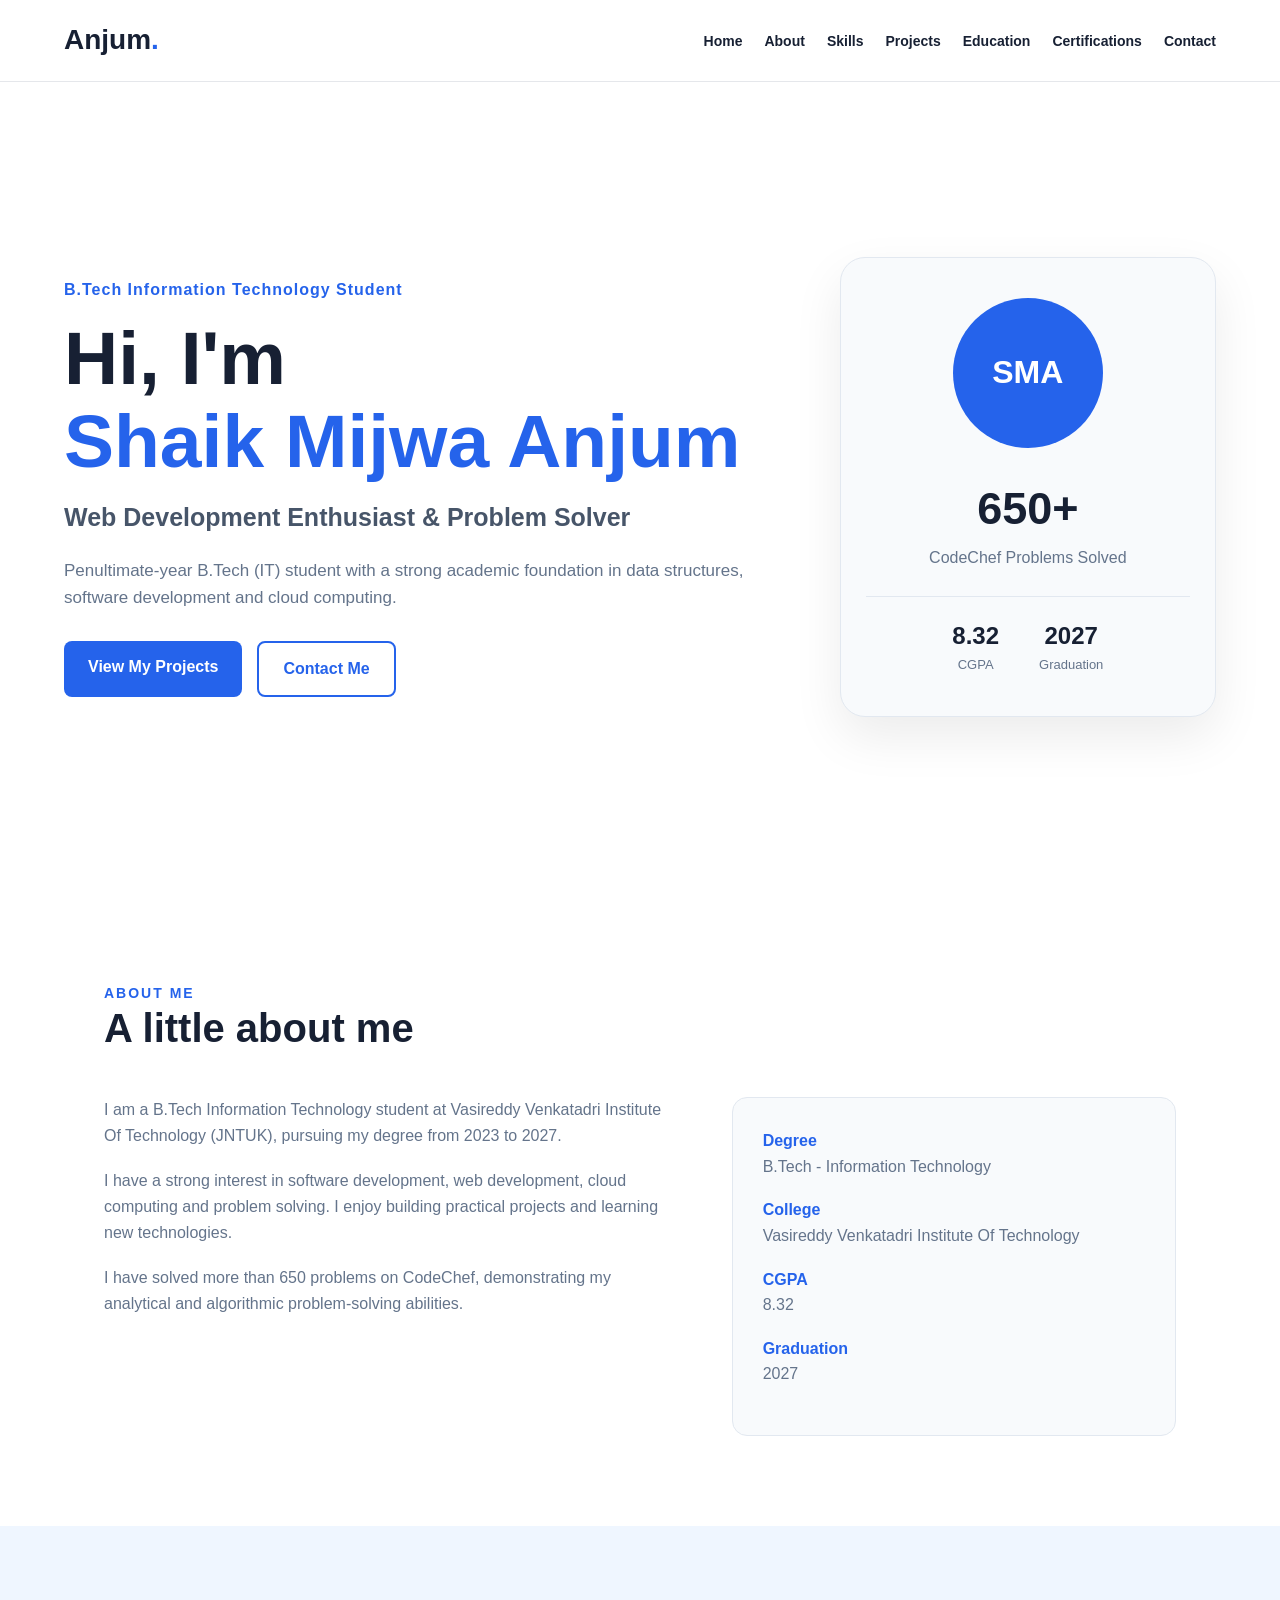
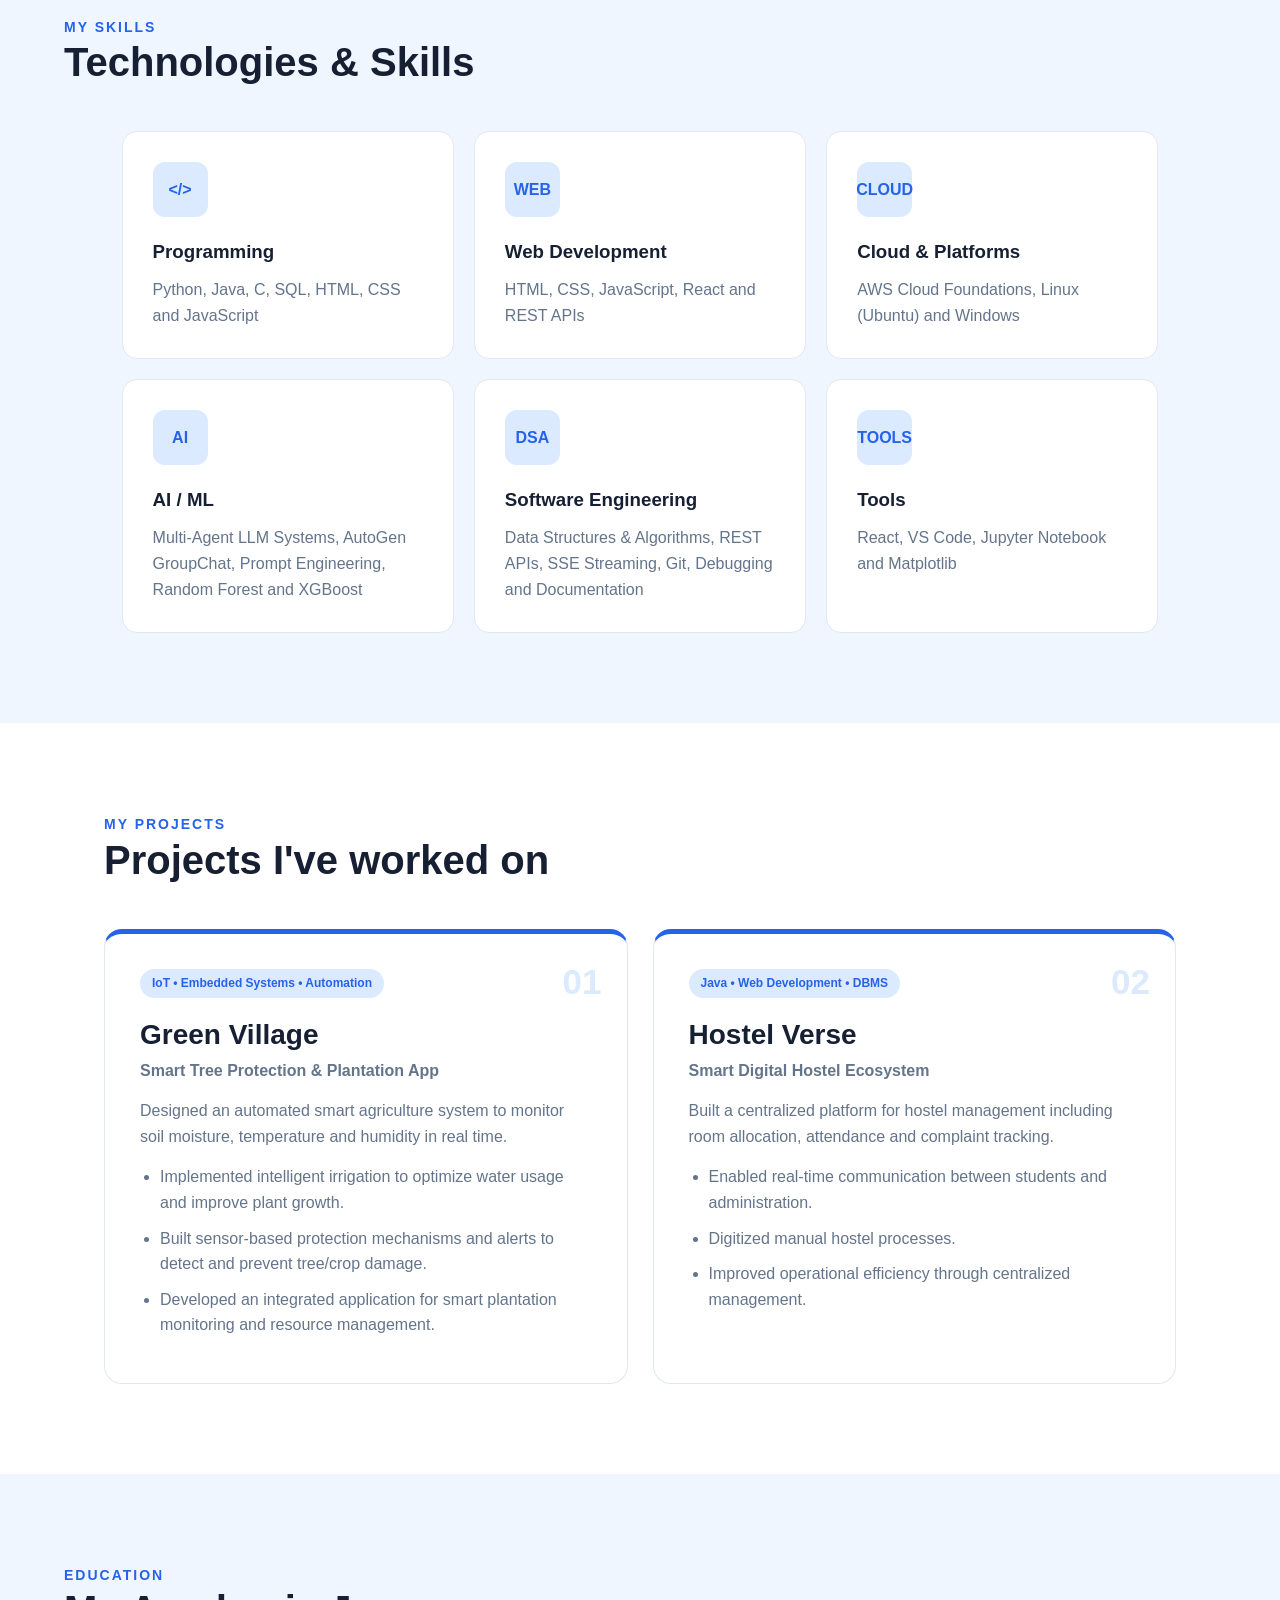
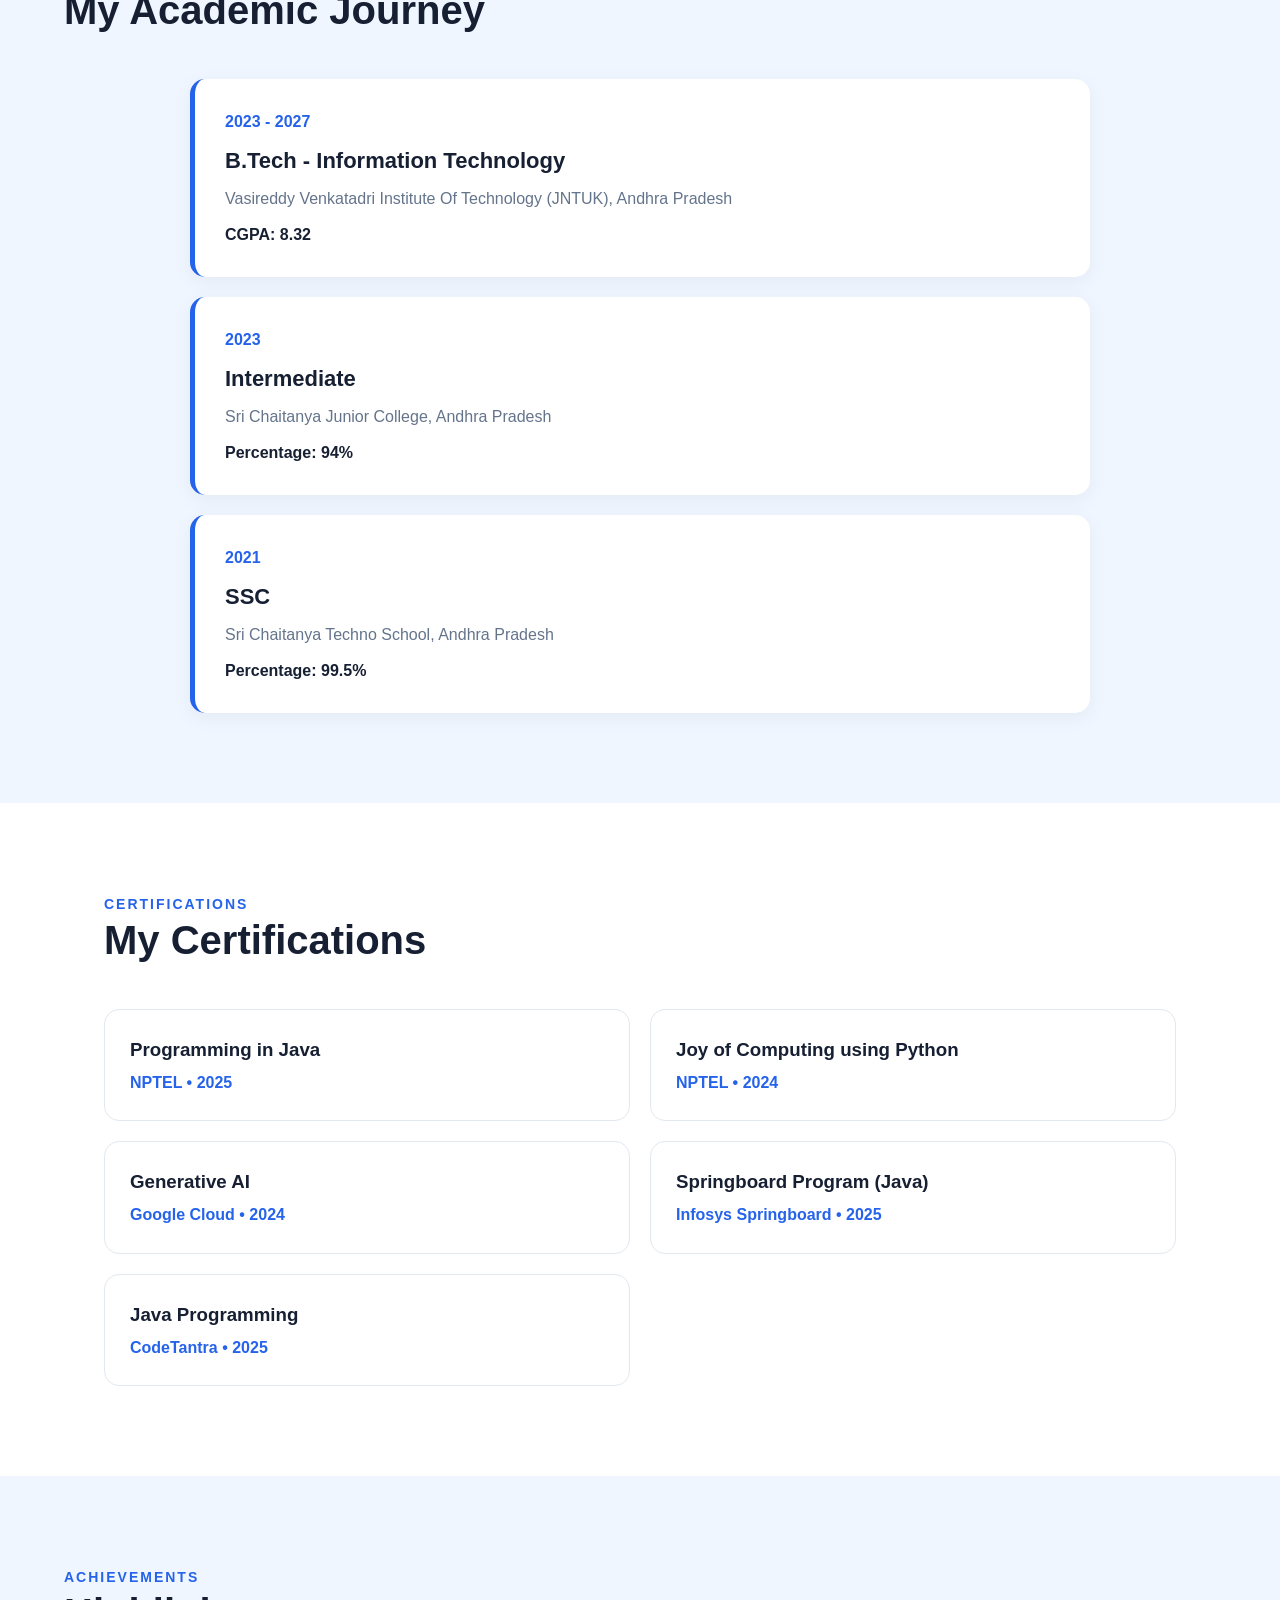
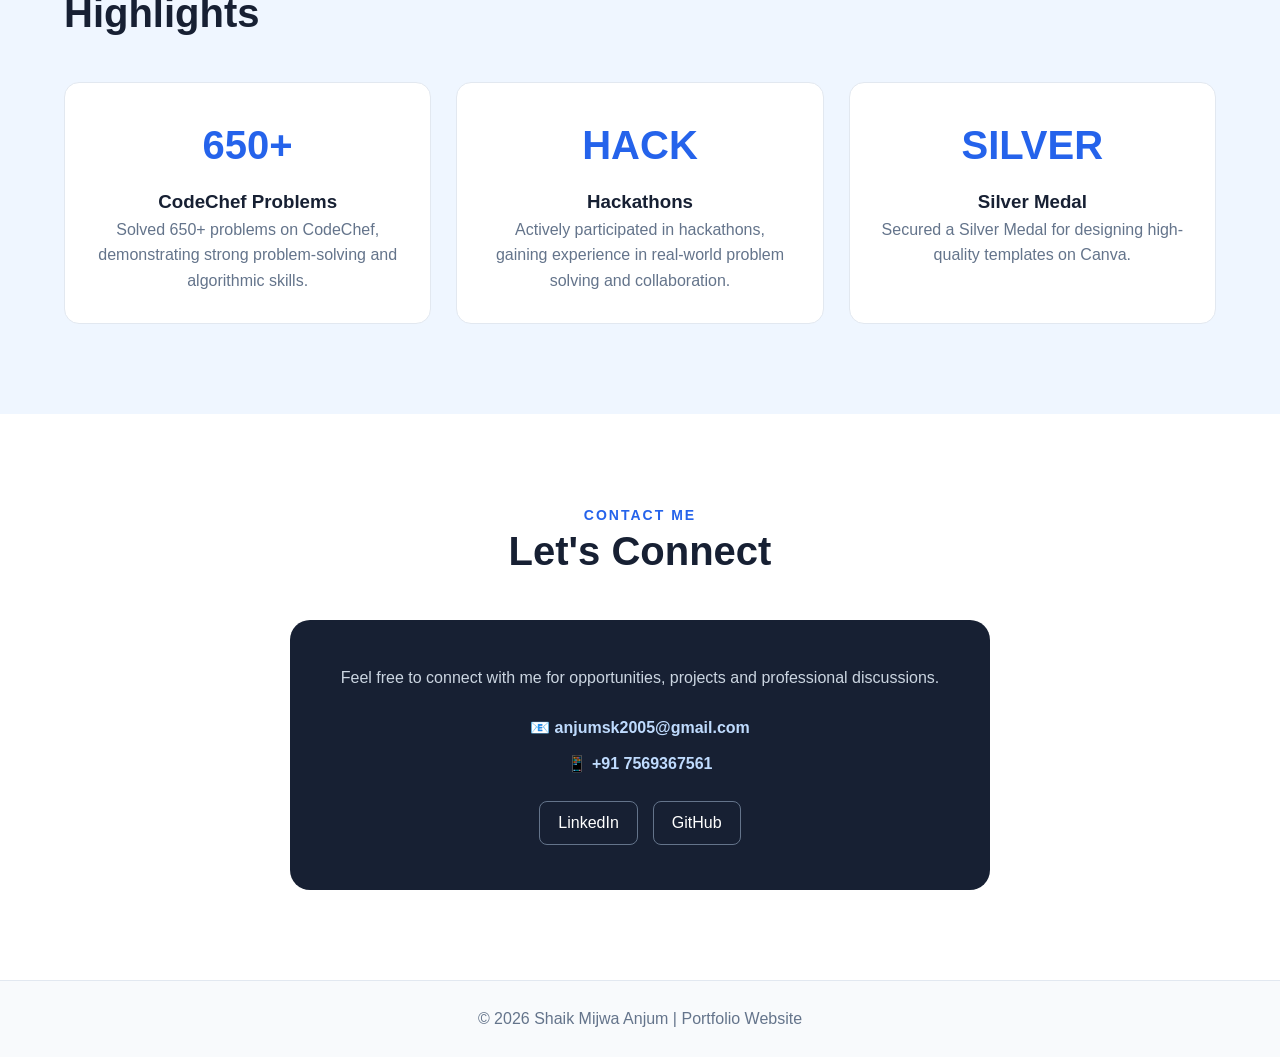
==== Task-1-Portfolio/index.html @ 92a725ad "Add Task 1 portfolio website" ====
<!DOCTYPE html>
<html lang="en">

<head>
    <meta charset="UTF-8">
    <meta name="viewport" content="width=device-width, initial-scale=1.0">

    <title>Shaik Mijwa Anjum | Portfolio</title>

    <link rel="stylesheet" href="style.css">
</head>

<body>

    <!-- NAVIGATION -->
    <header>
        <nav class="navbar">

            <div class="logo">
                Anjum<span>.</span>
            </div>

            <ul class="nav-links">
                <li><a href="#home">Home</a></li>
                <li><a href="#about">About</a></li>
                <li><a href="#skills">Skills</a></li>
                <li><a href="#projects">Projects</a></li>
                <li><a href="#education">Education</a></li>
                <li><a href="#certifications">Certifications</a></li>
                <li><a href="#contact">Contact</a></li>
            </ul>

        </nav>
    </header>


    <!-- HOME -->
    <section id="home" class="hero">

        <div class="hero-content">

            <p class="small-title">
                B.Tech Information Technology Student
            </p>

            <h1>
                Hi, I'm
                <span>Shaik Mijwa Anjum</span>
            </h1>

            <h2>
                Web Development Enthusiast & Problem Solver
            </h2>

            <p class="intro">
                Penultimate-year B.Tech (IT) student with a strong academic
                foundation in data structures, software development and
                cloud computing.
            </p>

            <div class="hero-buttons">

                <a href="#projects" class="btn primary-btn">
                    View My Projects
                </a>

                <a href="#contact" class="btn secondary-btn">
                    Contact Me
                </a>

            </div>

        </div>


        <div class="profile-card">

            <div class="profile-circle">
                SMA
            </div>

            <h3>650+</h3>

            <p>CodeChef Problems Solved</p>

            <div class="stats">

                <div>
                    <strong>8.32</strong>
                    <span>CGPA</span>
                </div>

                <div>
                    <strong>2027</strong>
                    <span>Graduation</span>
                </div>

            </div>

        </div>

    </section>


    <!-- ABOUT -->
    <section id="about" class="section">

        <div class="section-title">
            <p>ABOUT ME</p>
            <h2>A little about me</h2>
        </div>

        <div class="about-container">

            <div class="about-text">

                <p>
                    I am a B.Tech Information Technology student at
                    Vasireddy Venkatadri Institute Of Technology (JNTUK),
                    pursuing my degree from 2023 to 2027.
                </p>

                <p>
                    I have a strong interest in software development,
                    web development, cloud computing and problem solving.
                    I enjoy building practical projects and learning
                    new technologies.
                </p>

                <p>
                    I have solved more than 650 problems on CodeChef,
                    demonstrating my analytical and algorithmic
                    problem-solving abilities.
                </p>

            </div>


            <div class="about-box">

                <div>
                    <strong>Degree</strong>
                    <p>B.Tech - Information Technology</p>
                </div>

                <div>
                    <strong>College</strong>
                    <p>
                        Vasireddy Venkatadri Institute Of Technology
                    </p>
                </div>

                <div>
                    <strong>CGPA</strong>
                    <p>8.32</p>
                </div>

                <div>
                    <strong>Graduation</strong>
                    <p>2027</p>
                </div>

            </div>

        </div>

    </section>


    <!-- SKILLS -->
    <section id="skills" class="section light-section">

        <div class="section-title">

            <p>MY SKILLS</p>

            <h2>
                Technologies & Skills
            </h2>

        </div>


        <div class="skills-container">

            <div class="skill-card">

                <div class="skill-icon">
                    &lt;/&gt;
                </div>

                <h3>Programming</h3>

                <p>
                    Python, Java, C, SQL, HTML,
                    CSS and JavaScript
                </p>

            </div>


            <div class="skill-card">

                <div class="skill-icon">
                    WEB
                </div>

                <h3>Web Development</h3>

                <p>
                    HTML, CSS, JavaScript,
                    React and REST APIs
                </p>

            </div>


            <div class="skill-card">

                <div class="skill-icon">
                    CLOUD
                </div>

                <h3>Cloud & Platforms</h3>

                <p>
                    AWS Cloud Foundations,
                    Linux (Ubuntu) and Windows
                </p>

            </div>


            <div class="skill-card">

                <div class="skill-icon">
                    AI
                </div>

                <h3>AI / ML</h3>

                <p>
                    Multi-Agent LLM Systems,
                    AutoGen GroupChat,
                    Prompt Engineering,
                    Random Forest and XGBoost
                </p>

            </div>


            <div class="skill-card">

                <div class="skill-icon">
                    DSA
                </div>

                <h3>Software Engineering</h3>

                <p>
                    Data Structures & Algorithms,
                    REST APIs, SSE Streaming,
                    Git, Debugging and Documentation
                </p>

            </div>


            <div class="skill-card">

                <div class="skill-icon">
                    TOOLS
                </div>

                <h3>Tools</h3>

                <p>
                    React, VS Code,
                    Jupyter Notebook and Matplotlib
                </p>

            </div>

        </div>

    </section>


    <!-- PROJECTS -->
    <section id="projects" class="section">

        <div class="section-title">

            <p>MY PROJECTS</p>

            <h2>
                Projects I've worked on
            </h2>

        </div>


        <div class="projects-container">


            <!-- PROJECT 1 -->

            <div class="project-card">

                <div class="project-number">
                    01
                </div>

                <span class="project-tag">
                    IoT • Embedded Systems • Automation
                </span>

                <h3>
                    Green Village
                </h3>

                <h4>
                    Smart Tree Protection & Plantation App
                </h4>

                <p>
                    Designed an automated smart agriculture system
                    to monitor soil moisture, temperature and humidity
                    in real time.
                </p>

                <ul>

                    <li>
                        Implemented intelligent irrigation to optimize
                        water usage and improve plant growth.
                    </li>

                    <li>
                        Built sensor-based protection mechanisms and
                        alerts to detect and prevent tree/crop damage.
                    </li>

                    <li>
                        Developed an integrated application for smart
                        plantation monitoring and resource management.
                    </li>

                </ul>

            </div>


            <!-- PROJECT 2 -->

            <div class="project-card">

                <div class="project-number">
                    02
                </div>

                <span class="project-tag">
                    Java • Web Development • DBMS
                </span>

                <h3>
                    Hostel Verse
                </h3>

                <h4>
                    Smart Digital Hostel Ecosystem
                </h4>

                <p>
                    Built a centralized platform for hostel management
                    including room allocation, attendance and complaint
                    tracking.
                </p>

                <ul>

                    <li>
                        Enabled real-time communication between students
                        and administration.
                    </li>

                    <li>
                        Digitized manual hostel processes.
                    </li>

                    <li>
                        Improved operational efficiency through
                        centralized management.
                    </li>

                </ul>

            </div>

        </div>

    </section>


    <!-- EDUCATION -->
    <section id="education" class="section light-section">

        <div class="section-title">

            <p>EDUCATION</p>

            <h2>
                My Academic Journey
            </h2>

        </div>


        <div class="education-container">

            <div class="education-card">

                <span>2023 - 2027</span>

                <h3>
                    B.Tech - Information Technology
                </h3>

                <p>
                    Vasireddy Venkatadri Institute Of Technology
                    (JNTUK), Andhra Pradesh
                </p>

                <strong>
                    CGPA: 8.32
                </strong>

            </div>


            <div class="education-card">

                <span>2023</span>

                <h3>
                    Intermediate
                </h3>

                <p>
                    Sri Chaitanya Junior College,
                    Andhra Pradesh
                </p>

                <strong>
                    Percentage: 94%
                </strong>

            </div>


            <div class="education-card">

                <span>2021</span>

                <h3>
                    SSC
                </h3>

                <p>
                    Sri Chaitanya Techno School,
                    Andhra Pradesh
                </p>

                <strong>
                    Percentage: 99.5%
                </strong>

            </div>

        </div>

    </section>


    <!-- CERTIFICATIONS -->
    <section id="certifications" class="section">

        <div class="section-title">

            <p>CERTIFICATIONS</p>

            <h2>
                My Certifications
            </h2>

        </div>


        <div class="certifications-container">

            <div class="certificate-card">
                <h3>Programming in Java</h3>
                <p>NPTEL • 2025</p>
            </div>

            <div class="certificate-card">
                <h3>Joy of Computing using Python</h3>
                <p>NPTEL • 2024</p>
            </div>

            <div class="certificate-card">
                <h3>Generative AI</h3>
                <p>Google Cloud • 2024</p>
            </div>

            <div class="certificate-card">
                <h3>Springboard Program (Java)</h3>
                <p>Infosys Springboard • 2025</p>
            </div>

            <div class="certificate-card">
                <h3>Java Programming</h3>
                <p>CodeTantra • 2025</p>
            </div>

        </div>

    </section>


    <!-- ACHIEVEMENTS -->
    <section class="section light-section">

        <div class="section-title">

            <p>ACHIEVEMENTS</p>

            <h2>
                Highlights
            </h2>

        </div>


        <div class="achievement-container">

            <div class="achievement-card">

                <div class="achievement-number">
                    650+
                </div>

                <h3>
                    CodeChef Problems
                </h3>

                <p>
                    Solved 650+ problems on CodeChef,
                    demonstrating strong problem-solving
                    and algorithmic skills.
                </p>

            </div>


            <div class="achievement-card">

                <div class="achievement-number">
                    HACK
                </div>

                <h3>
                    Hackathons
                </h3>

                <p>
                    Actively participated in hackathons,
                    gaining experience in real-world
                    problem solving and collaboration.
                </p>

            </div>


            <div class="achievement-card">

                <div class="achievement-number">
                    SILVER
                </div>

                <h3>
                    Silver Medal
                </h3>

                <p>
                    Secured a Silver Medal for designing
                    high-quality templates on Canva.
                </p>

            </div>

        </div>

    </section>


    <!-- CONTACT -->
    <section id="contact" class="section contact-section">

        <div class="section-title">

            <p>CONTACT ME</p>

            <h2>
                Let's Connect
            </h2>

        </div>


        <div class="contact-container">

            <p>
                Feel free to connect with me for opportunities,
                projects and professional discussions.
            </p>


            <div class="contact-details">

                <a href="mailto:anjumsk2005@gmail.com">
                    📧 anjumsk2005@gmail.com
                </a>

                <a href="tel:+917569367561">
                    📱 +91 7569367561
                </a>

            </div>


            <div class="social-links">

                <!-- ADD YOUR LINKEDIN URL HERE -->

                <a href="#" target="_blank">
                    LinkedIn
                </a>


                <!-- ADD YOUR GITHUB URL HERE -->

                <a href="#" target="_blank">
                    GitHub
                </a>

            </div>

        </div>

    </section>


    <!-- FOOTER -->
    <footer>

        <p>
            © 2026 Shaik Mijwa Anjum | Portfolio Website
        </p>

    </footer>

</body>

</html>
---- Task-1-Portfolio/style.css ----
/* =========================
   GENERAL
========================= */

* {
    margin: 0;
    padding: 0;
    box-sizing: border-box;
}

html {
    scroll-behavior: smooth;
}

body {
    font-family: Arial, Helvetica, sans-serif;
    color: #172033;
    background: #ffffff;
    line-height: 1.6;
}

a {
    text-decoration: none;
    color: inherit;
}

ul {
    padding-left: 20px;
}


/* =========================
   NAVIGATION
========================= */

header {
    position: sticky;
    top: 0;
    z-index: 1000;

    background: rgba(255, 255, 255, 0.96);

    border-bottom: 1px solid #e5e7eb;
}

.navbar {
    width: 90%;
    max-width: 1200px;

    margin: auto;

    display: flex;
    justify-content: space-between;
    align-items: center;

    padding: 18px 0;
}

.logo {
    font-size: 28px;
    font-weight: 800;
}

.logo span {
    color: #2563eb;
}

.nav-links {
    display: flex;
    list-style: none;
    gap: 22px;
}

.nav-links a {
    font-size: 14px;
    font-weight: 600;

    transition: 0.3s;
}

.nav-links a:hover {
    color: #2563eb;
}


/* =========================
   HERO
========================= */

.hero {
    min-height: 90vh;

    width: 90%;
    max-width: 1200px;

    margin: auto;

    display: grid;

    grid-template-columns: 1.5fr 0.8fr;

    align-items: center;

    gap: 70px;
}

.hero-content {
    padding: 40px 0;
}

.small-title {
    color: #2563eb;

    font-weight: bold;

    letter-spacing: 1px;

    margin-bottom: 15px;
}

.hero h1 {
    font-size: clamp(42px, 6vw, 75px);

    line-height: 1.1;

    margin-bottom: 15px;
}

.hero h1 span {
    color: #2563eb;

    display: block;
}

.hero h2 {
    font-size: 25px;

    color: #475569;

    margin-bottom: 20px;
}

.intro {
    max-width: 700px;

    color: #64748b;

    font-size: 17px;
}

.hero-buttons {
    display: flex;

    gap: 15px;

    margin-top: 30px;
}

.btn {
    padding: 13px 24px;

    border-radius: 8px;

    font-weight: bold;

    transition: 0.3s;
}

.primary-btn {
    background: #2563eb;

    color: white;
}

.primary-btn:hover {
    background: #1d4ed8;

    transform: translateY(-2px);
}

.secondary-btn {
    border: 2px solid #2563eb;

    color: #2563eb;
}

.secondary-btn:hover {
    background: #2563eb;

    color: white;
}


/* =========================
   PROFILE CARD
========================= */

.profile-card {
    background: #f8fafc;

    border: 1px solid #e2e8f0;

    padding: 40px 25px;

    border-radius: 25px;

    text-align: center;

    box-shadow:
        0 20px 50px rgba(0, 0, 0, 0.08);
}

.profile-circle {
    width: 150px;
    height: 150px;

    margin: auto;
    margin-bottom: 25px;

    border-radius: 50%;

    background: #2563eb;

    color: white;

    display: flex;

    align-items: center;
    justify-content: center;

    font-size: 32px;

    font-weight: bold;
}

.profile-card h3 {
    font-size: 45px;
}

.profile-card p {
    color: #64748b;
}

.stats {
    display: flex;

    justify-content: center;

    gap: 40px;

    margin-top: 25px;

    padding-top: 20px;

    border-top: 1px solid #e2e8f0;
}

.stats div {
    display: flex;

    flex-direction: column;
}

.stats strong {
    font-size: 24px;
}

.stats span {
    font-size: 13px;

    color: #64748b;
}


/* =========================
   SECTIONS
========================= */

.section {
    padding: 90px 5%;

    max-width: 1200px;

    margin: auto;
}

.light-section {
    max-width: none;

    background: #eff6ff;
}

.section-title {
    margin-bottom: 45px;
}

.section-title p {
    color: #2563eb;

    font-size: 14px;

    font-weight: bold;

    letter-spacing: 2px;
}

.section-title h2 {
    font-size: 40px;

    line-height: 1.2;
}


/* =========================
   ABOUT
========================= */

.about-container {
    display: grid;

    grid-template-columns: 1.3fr 1fr;

    gap: 50px;
}

.about-text p {
    color: #64748b;

    margin-bottom: 20px;
}

.about-box {
    background: #f8fafc;

    border: 1px solid #e2e8f0;

    padding: 30px;

    border-radius: 15px;
}

.about-box div {
    margin-bottom: 18px;
}

.about-box strong {
    color: #2563eb;
}

.about-box p {
    color: #64748b;
}


/* =========================
   SKILLS
========================= */

.skills-container {
    width: 90%;

    max-width: 1100px;

    margin: auto;

    display: grid;

    grid-template-columns:
        repeat(3, 1fr);

    gap: 20px;
}

.skill-card {
    background: white;

    padding: 30px;

    border-radius: 15px;

    border: 1px solid #e2e8f0;

    transition: 0.3s;
}

.skill-card:hover {
    transform: translateY(-5px);

    box-shadow:
        0 15px 35px rgba(0, 0, 0, 0.08);
}

.skill-icon {
    width: 55px;
    height: 55px;

    display: flex;

    justify-content: center;
    align-items: center;

    background: #dbeafe;

    color: #2563eb;

    border-radius: 12px;

    font-weight: bold;

    margin-bottom: 20px;
}

.skill-card h3 {
    margin-bottom: 10px;
}

.skill-card p {
    color: #64748b;
}


/* =========================
   PROJECTS
========================= */

.projects-container {
    display: grid;

    grid-template-columns:
        repeat(2, 1fr);

    gap: 25px;
}

.project-card {
    position: relative;

    padding: 35px;

    background: white;

    border-radius: 18px;

    border: 1px solid #e2e8f0;

    border-top: 5px solid #2563eb;

    transition: 0.3s;
}

.project-card:hover {
    transform: translateY(-5px);

    box-shadow:
        0 20px 40px rgba(0, 0, 0, 0.08);
}

.project-number {
    position: absolute;

    top: 20px;
    right: 25px;

    font-size: 35px;

    font-weight: bold;

    color: #dbeafe;
}

.project-tag {
    display: inline-block;

    background: #dbeafe;

    color: #2563eb;

    padding: 5px 12px;

    border-radius: 20px;

    font-size: 12px;

    font-weight: bold;

    margin-bottom: 15px;
}

.project-card h3 {
    font-size: 28px;
}

.project-card h4 {
    color: #64748b;

    margin-bottom: 15px;
}

.project-card p {
    color: #64748b;

    margin-bottom: 15px;
}

.project-card li {
    color: #64748b;

    margin-bottom: 10px;
}


/* =========================
   EDUCATION
========================= */

.education-container {
    max-width: 900px;

    margin: auto;

    display: grid;

    gap: 20px;
}

.education-card {
    background: white;

    padding: 30px;

    border-radius: 15px;

    border-left: 5px solid #2563eb;

    box-shadow:
        0 5px 20px rgba(0, 0, 0, 0.05);
}

.education-card span {
    color: #2563eb;

    font-weight: bold;
}

.education-card h3 {
    margin: 8px 0;

    font-size: 22px;
}

.education-card p {
    color: #64748b;
}

.education-card strong {
    display: block;

    margin-top: 10px;
}


/* =========================
   CERTIFICATIONS
========================= */

.certifications-container {
    display: grid;

    grid-template-columns:
        repeat(2, 1fr);

    gap: 20px;
}

.certificate-card {
    padding: 25px;

    border: 1px solid #e2e8f0;

    border-radius: 15px;

    background: white;
}

.certificate-card h3 {
    margin-bottom: 5px;
}

.certificate-card p {
    color: #2563eb;

    font-weight: bold;
}


/* =========================
   ACHIEVEMENTS
========================= */

.achievement-container {
    display: grid;

    grid-template-columns:
        repeat(3, 1fr);

    gap: 25px;
}

.achievement-card {
    padding: 30px;

    background: white;

    border-radius: 15px;

    text-align: center;

    border: 1px solid #e2e8f0;
}

.achievement-number {
    font-size: 40px;

    font-weight: bold;

    color: #2563eb;

    margin-bottom: 10px;
}

.achievement-card p {
    color: #64748b;
}


/* =========================
   CONTACT
========================= */

.contact-section {
    text-align: center;
}

.contact-container {
    max-width: 700px;

    margin: auto;

    padding: 45px;

    border-radius: 20px;

    background: #172033;

    color: white;
}

.contact-container > p {
    color: #cbd5e1;

    margin-bottom: 25px;
}

.contact-details {
    display: flex;

    flex-direction: column;

    gap: 10px;
}

.contact-details a {
    color: #bfdbfe;

    font-weight: bold;
}

.social-links {
    margin-top: 25px;

    display: flex;

    justify-content: center;

    gap: 15px;
}

.social-links a {
    border: 1px solid #64748b;

    padding: 8px 18px;

    border-radius: 8px;

    transition: 0.3s;
}

.social-links a:hover {
    background: #2563eb;

    border-color: #2563eb;
}


/* =========================
   FOOTER
========================= */

footer {
    padding: 25px;

    text-align: center;

    background: #f8fafc;

    color: #64748b;

    border-top: 1px solid #e2e8f0;
}


/* =========================
   RESPONSIVE DESIGN
========================= */

@media (max-width: 900px) {

    .navbar {
        flex-direction: column;

        gap: 15px;
    }

    .nav-links {
        justify-content: center;

        flex-wrap: wrap;
    }

    .hero {
        grid-template-columns: 1fr;

        text-align: center;

        padding: 70px 0;
    }

    .hero-buttons {
        justify-content: center;
    }

    .about-container {
        grid-template-columns: 1fr;
    }

    .skills-container {
        grid-template-columns:
            repeat(2, 1fr);
    }

    .achievement-container {
        grid-template-columns: 1fr;
    }
}


@media (max-width: 650px) {

    .nav-links {
        gap: 10px;
    }

    .nav-links a {
        font-size: 12px;
    }

    .hero h1 {
        font-size: 42px;
    }

    .hero h2 {
        font-size: 20px;
    }

    .hero-buttons {
        flex-direction: column;
    }

    .skills-container {
        grid-template-columns: 1fr;
    }

    .projects-container {
        grid-template-columns: 1fr;
    }

    .certifications-container {
        grid-template-columns: 1fr;
    }

    .section-title h2 {
        font-size: 32px;
    }

    .contact-container {
        padding: 30px 20px;
    }

}
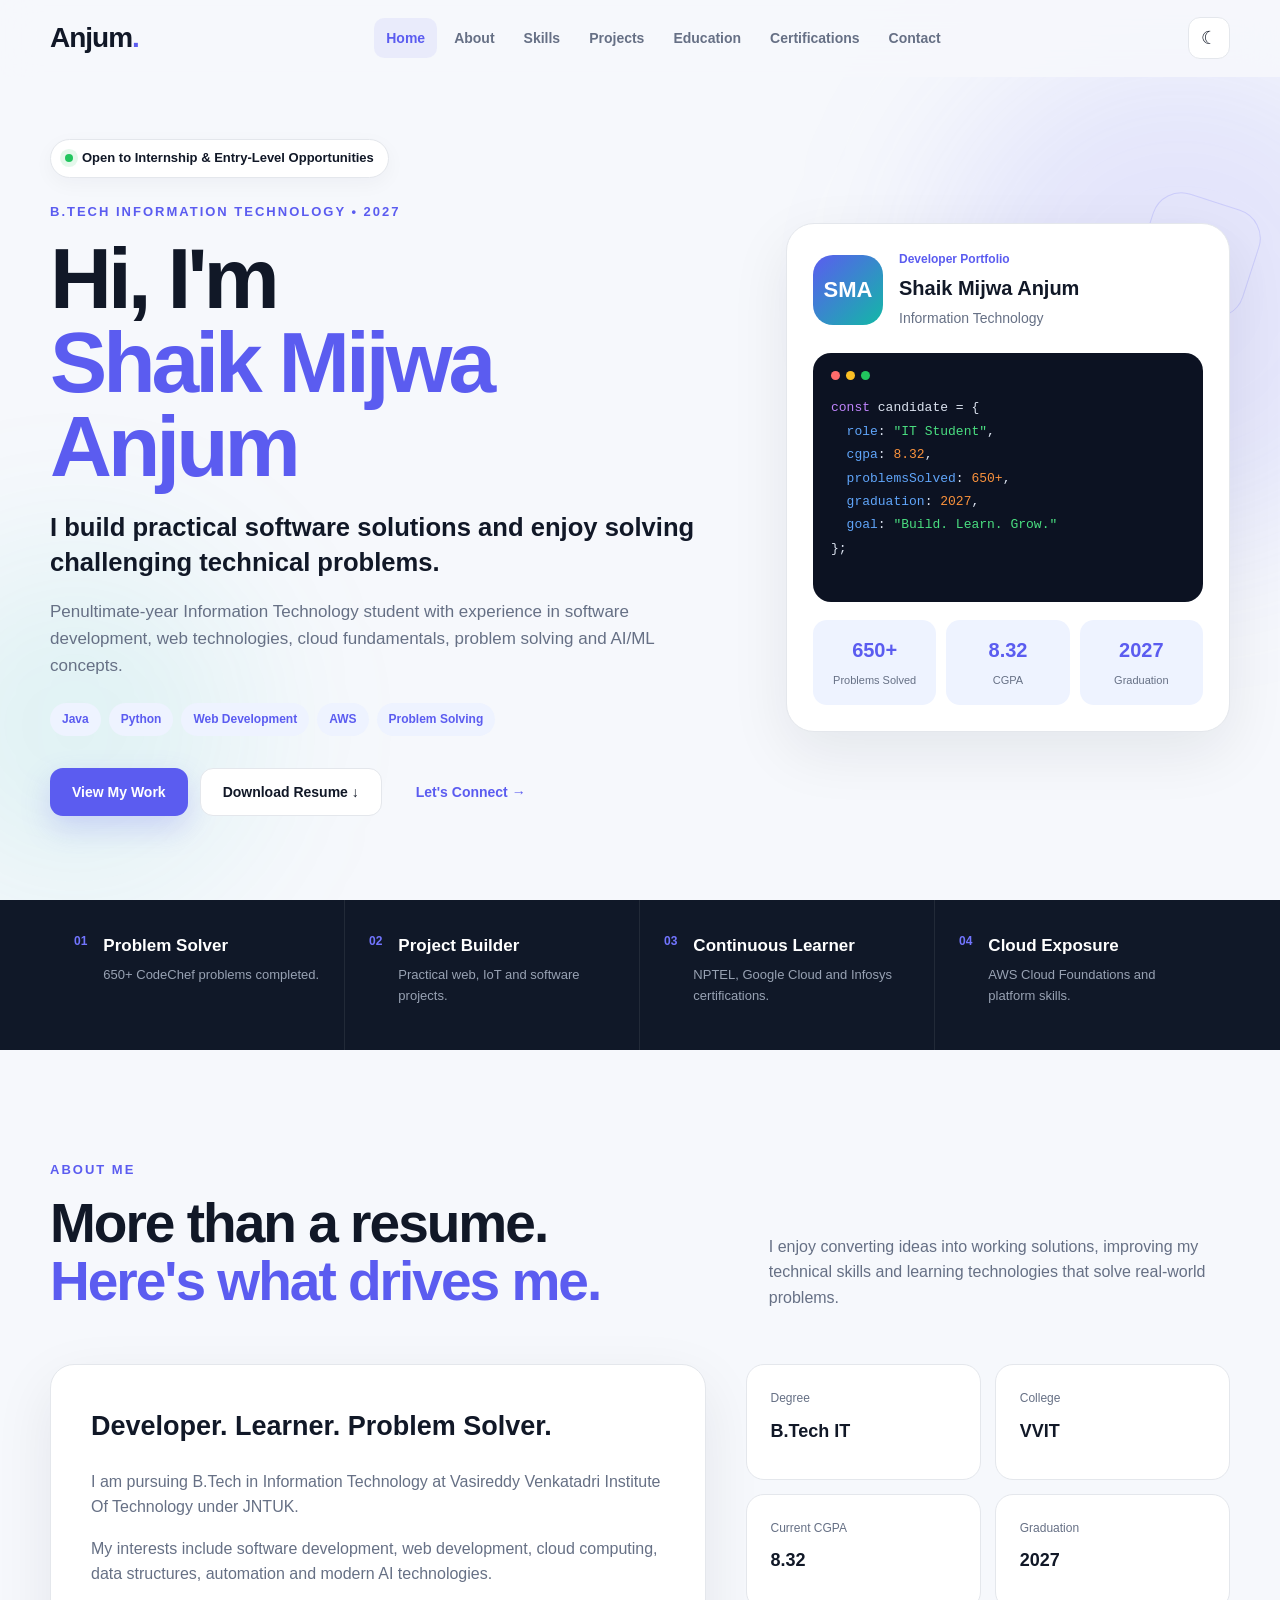
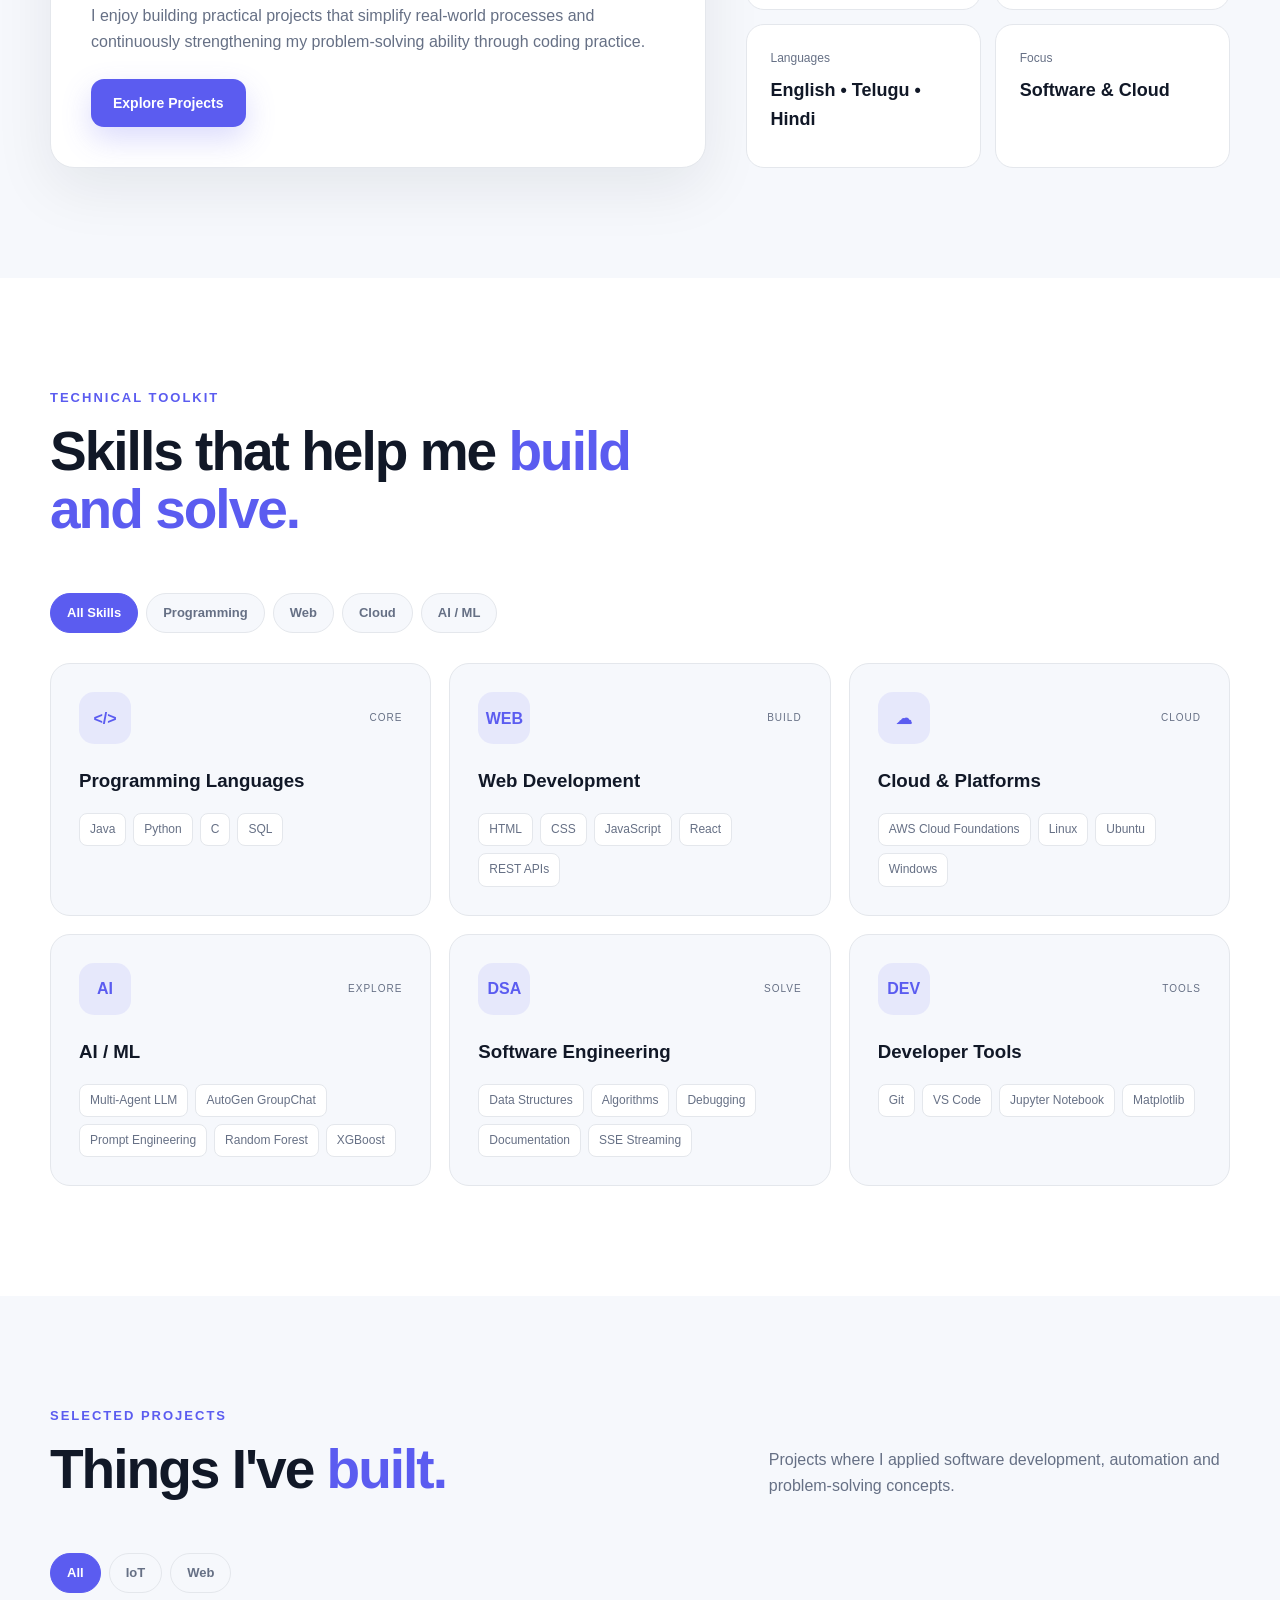
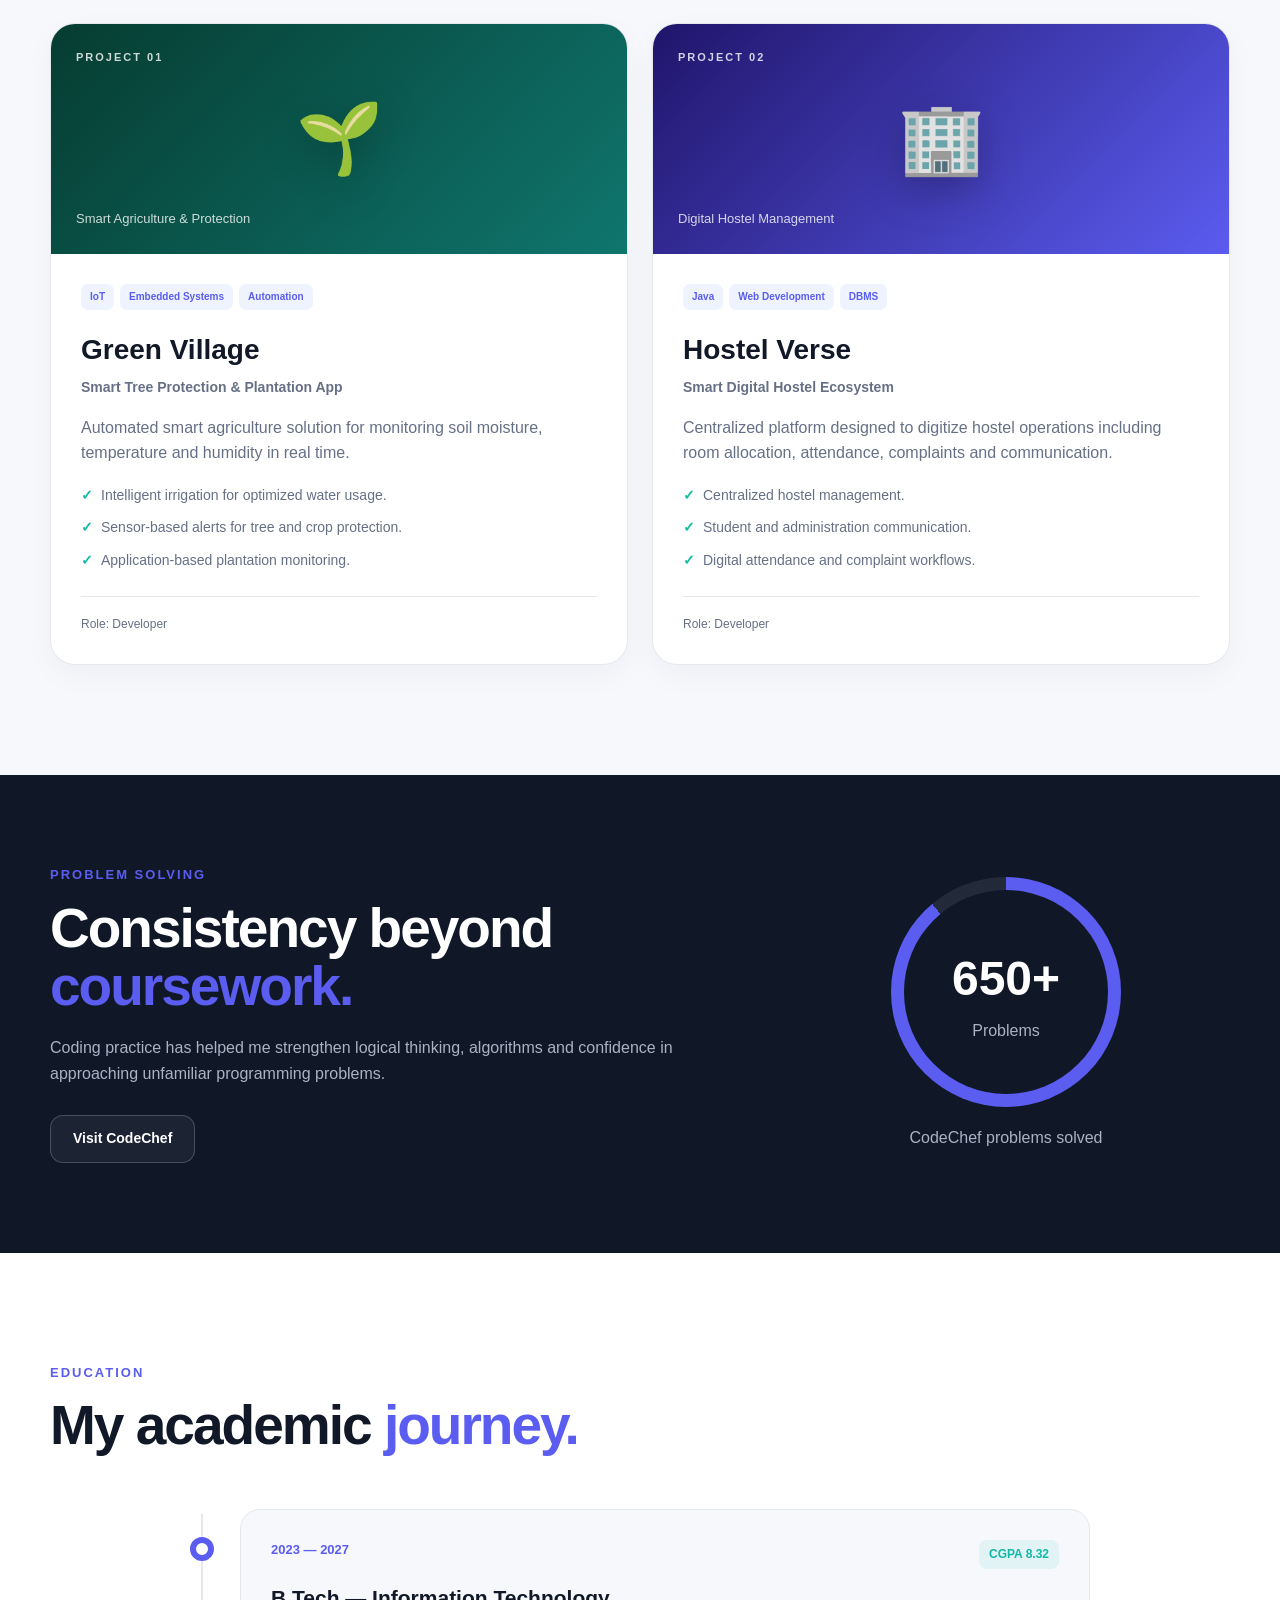
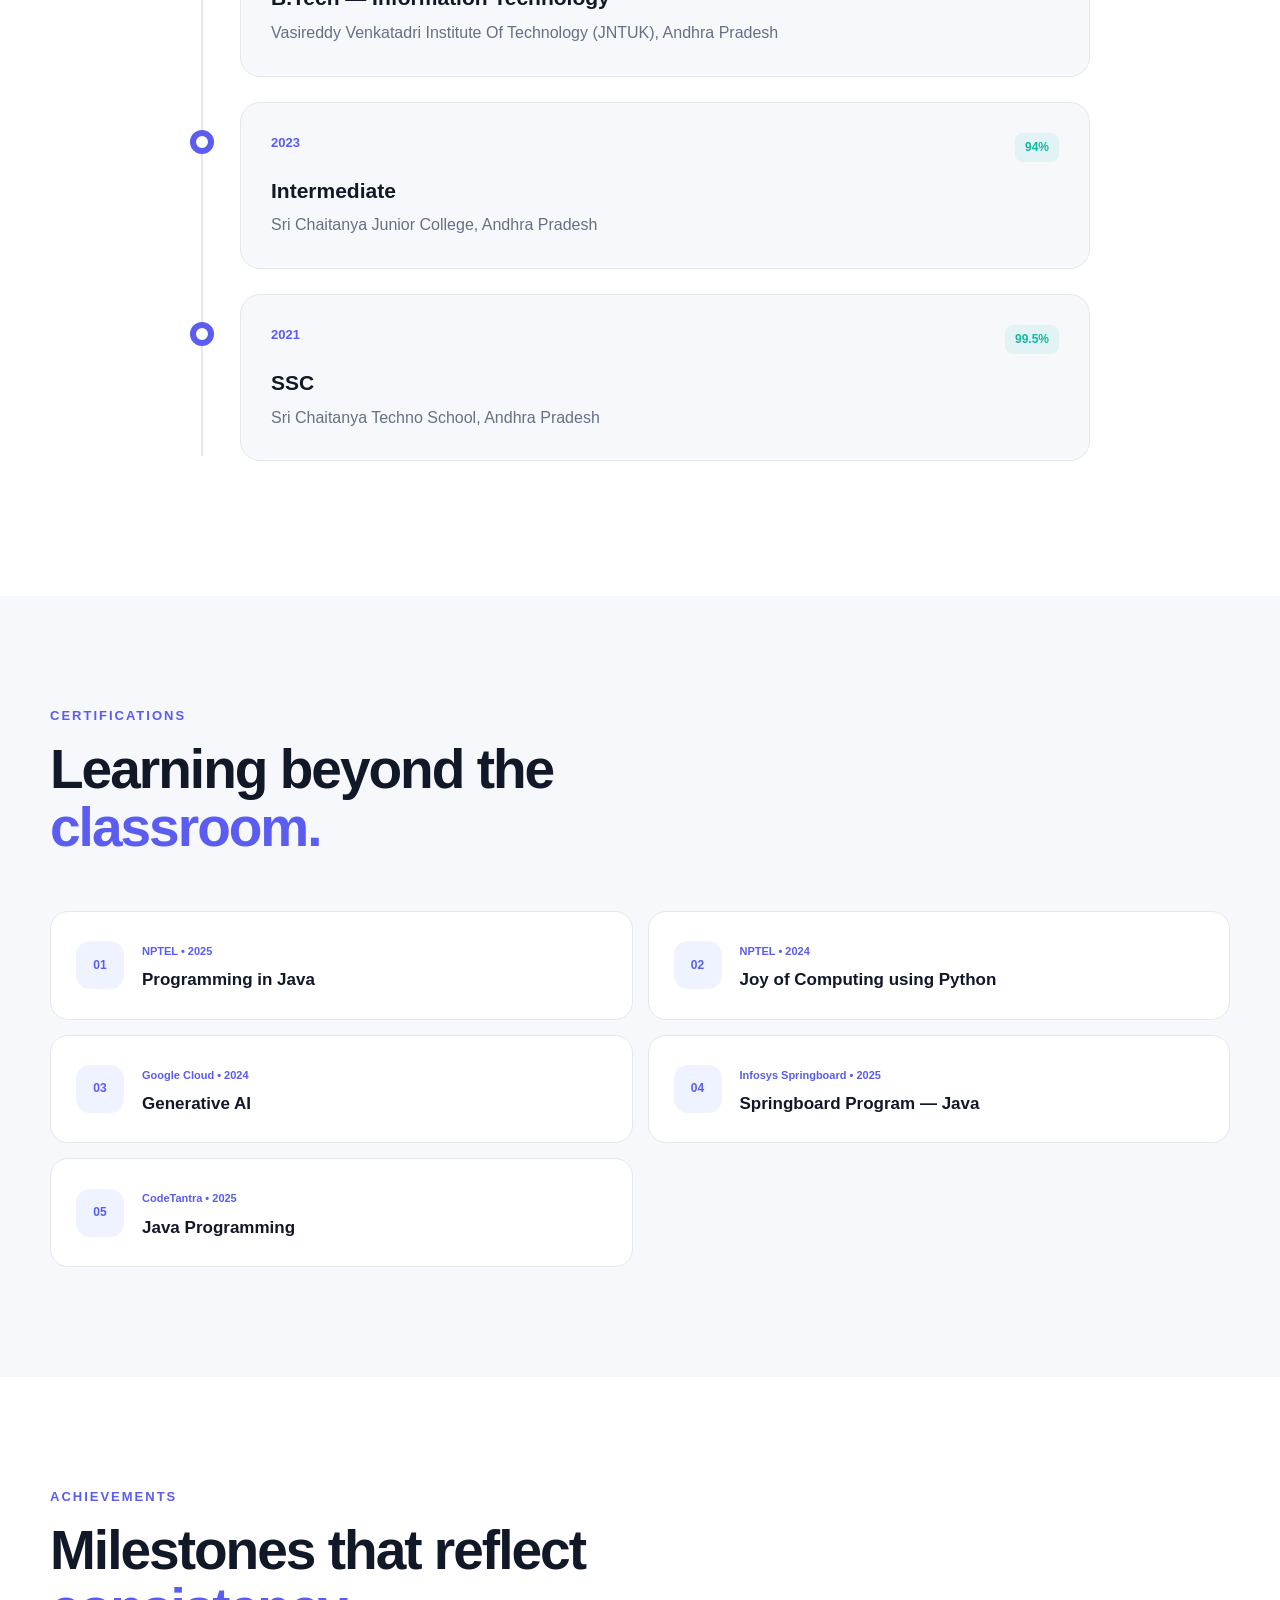
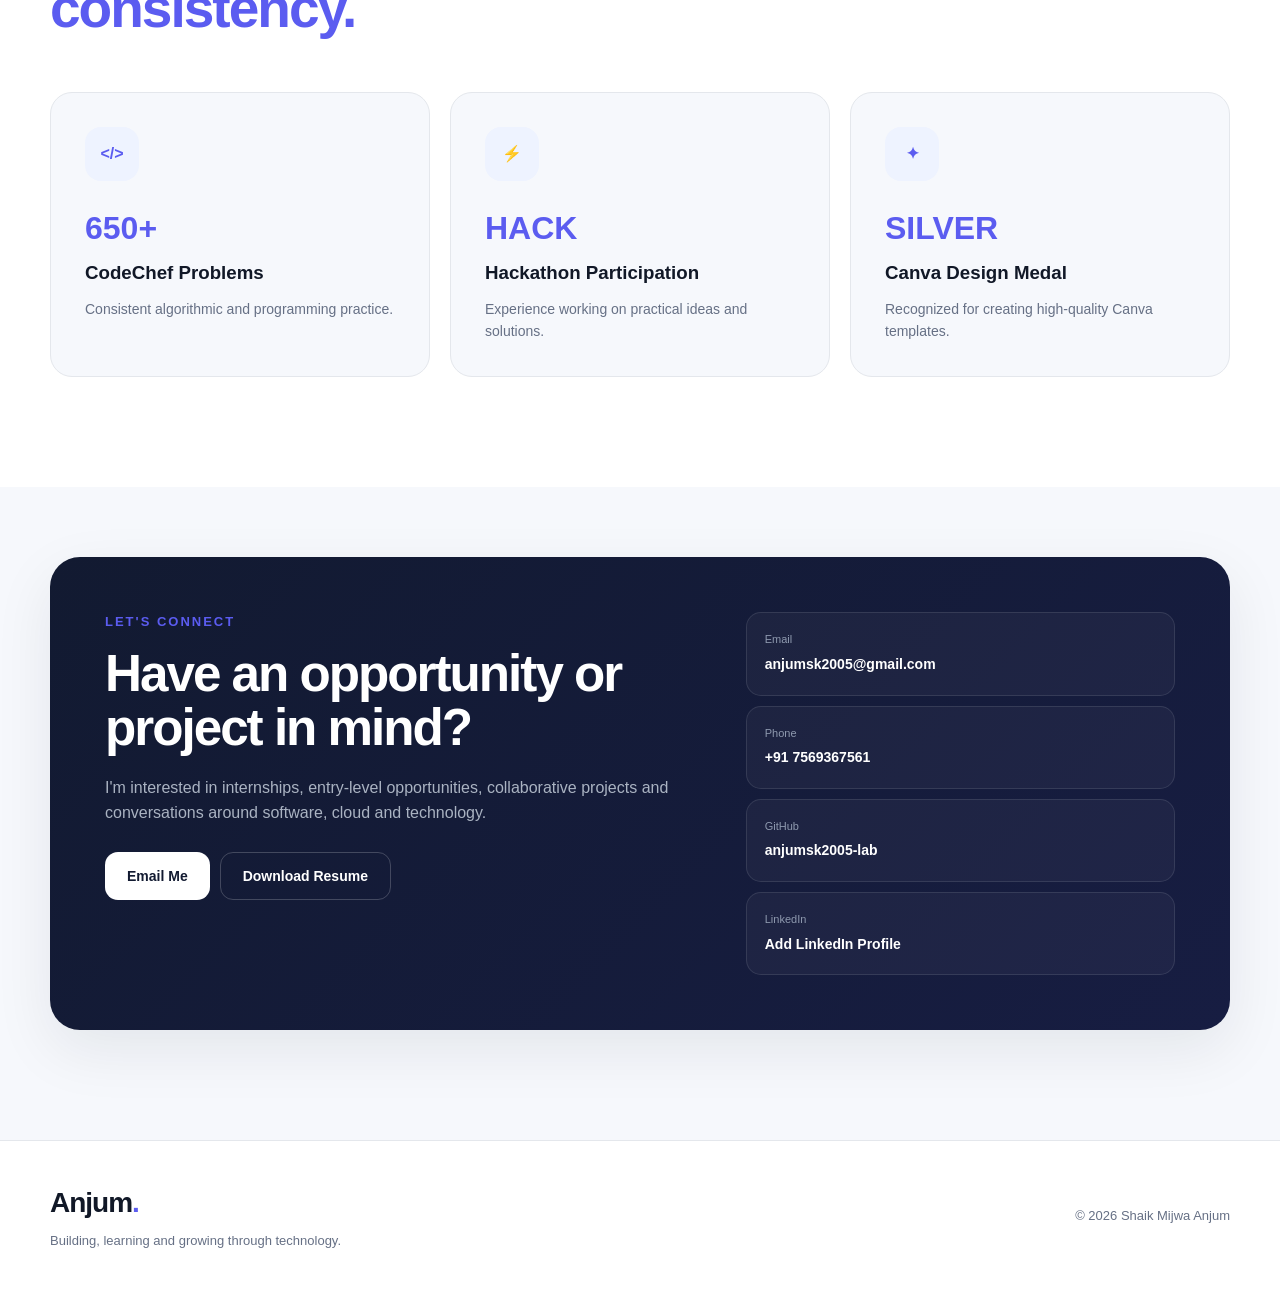
==== commit e88d7367: "Update Task 1 portfolio" ====
--- a/Task-1-Portfolio/index.html
+++ b/Task-1-Portfolio/index.html
@@ -3,672 +3,1821 @@
 
 <head>
     <meta charset="UTF-8">
-    <meta name="viewport" content="width=device-width, initial-scale=1.0">
-
-    <title>Shaik Mijwa Anjum | Portfolio</title>
+
+    <meta name="viewport"
+          content="width=device-width, initial-scale=1.0">
+
+    <meta name="description"
+          content="Portfolio of Shaik Mijwa Anjum - B.Tech Information Technology student, developer and problem solver.">
+
+    <title>Shaik Mijwa Anjum | Developer Portfolio</title>
 
     <link rel="stylesheet" href="style.css">
 </head>
 
 <body>
 
-    <!-- NAVIGATION -->
-    <header>
-        <nav class="navbar">
-
-            <div class="logo">
-                Anjum<span>.</span>
+
+<!-- ========================================
+     NAVBAR
+======================================== -->
+
+<header class="header">
+
+    <nav class="navbar container">
+
+        <a href="#home" class="logo">
+            Anjum<span>.</span>
+        </a>
+
+
+        <ul class="nav-links" id="navLinks">
+
+            <li>
+                <a href="#home" class="nav-link active">
+                    Home
+                </a>
+            </li>
+
+            <li>
+                <a href="#about" class="nav-link">
+                    About
+                </a>
+            </li>
+
+            <li>
+                <a href="#skills" class="nav-link">
+                    Skills
+                </a>
+            </li>
+
+            <li>
+                <a href="#projects" class="nav-link">
+                    Projects
+                </a>
+            </li>
+
+            <li>
+                <a href="#education" class="nav-link">
+                    Education
+                </a>
+            </li>
+
+            <li>
+                <a href="#certifications" class="nav-link">
+                    Certifications
+                </a>
+            </li>
+
+            <li>
+                <a href="#contact" class="nav-link">
+                    Contact
+                </a>
+            </li>
+
+        </ul>
+
+
+        <div class="nav-actions">
+
+            <button
+                id="themeToggle"
+                class="icon-button"
+                aria-label="Toggle dark mode">
+
+                ☾
+
+            </button>
+
+
+            <button
+                id="menuButton"
+                class="menu-button"
+                aria-label="Open menu">
+
+                ☰
+
+            </button>
+
+        </div>
+
+    </nav>
+
+</header>
+
+
+
+<!-- ========================================
+     HERO
+======================================== -->
+
+<main>
+
+<section id="home" class="hero">
+
+    <div class="container hero-grid">
+
+
+        <!-- LEFT -->
+
+        <div class="hero-content reveal">
+
+            <div class="availability-badge">
+
+                <span class="status-dot"></span>
+
+                Open to Internship & Entry-Level Opportunities
+
             </div>
 
-            <ul class="nav-links">
-                <li><a href="#home">Home</a></li>
-                <li><a href="#about">About</a></li>
-                <li><a href="#skills">Skills</a></li>
-                <li><a href="#projects">Projects</a></li>
-                <li><a href="#education">Education</a></li>
-                <li><a href="#certifications">Certifications</a></li>
-                <li><a href="#contact">Contact</a></li>
-            </ul>
-
-        </nav>
-    </header>
-
-
-    <!-- HOME -->
-    <section id="home" class="hero">
-
-        <div class="hero-content">
-
-            <p class="small-title">
-                B.Tech Information Technology Student
+
+            <p class="eyebrow">
+                B.TECH INFORMATION TECHNOLOGY • 2027
             </p>
 
+
             <h1>
+
                 Hi, I'm
-                <span>Shaik Mijwa Anjum</span>
+
+                <span>
+                    Shaik Mijwa Anjum
+                </span>
+
             </h1>
 
+
             <h2>
-                Web Development Enthusiast & Problem Solver
+
+                I build practical software solutions and enjoy solving
+                challenging technical problems.
+
             </h2>
 
-            <p class="intro">
-                Penultimate-year B.Tech (IT) student with a strong academic
-                foundation in data structures, software development and
-                cloud computing.
+
+            <p class="hero-description">
+
+                Penultimate-year Information Technology student with
+                experience in software development, web technologies,
+                cloud fundamentals, problem solving and AI/ML concepts.
+
             </p>
 
+
+            <div class="hero-tags">
+
+                <span>Java</span>
+
+                <span>Python</span>
+
+                <span>Web Development</span>
+
+                <span>AWS</span>
+
+                <span>Problem Solving</span>
+
+            </div>
+
+
             <div class="hero-buttons">
 
-                <a href="#projects" class="btn primary-btn">
-                    View My Projects
+                <a
+                    href="#projects"
+                    class="btn primary-btn">
+
+                    View My Work
+
                 </a>
 
-                <a href="#contact" class="btn secondary-btn">
-                    Contact Me
+
+                <a
+                    href="resume.pdf"
+                    class="btn secondary-btn"
+                    download>
+
+                    Download Resume ↓
+
                 </a>
 
+
+                <a
+                    href="#contact"
+                    class="btn text-btn">
+
+                    Let's Connect →
+
+                </a>
+
             </div>
 
         </div>
 
 
-        <div class="profile-card">
-
-            <div class="profile-circle">
-                SMA
+
+        <!-- RIGHT -->
+
+        <div class="hero-dashboard reveal">
+
+            <div class="profile-panel">
+
+
+                <div class="profile-top">
+
+                    <div class="profile-avatar">
+                        SMA
+                    </div>
+
+
+                    <div>
+
+                        <p class="profile-status">
+                            Developer Portfolio
+                        </p>
+
+                        <h3>
+                            Shaik Mijwa Anjum
+                        </h3>
+
+                        <p>
+                            Information Technology
+                        </p>
+
+                    </div>
+
+                </div>
+
+
+                <div class="code-window">
+
+                    <div class="code-dots">
+
+                        <span></span>
+                        <span></span>
+                        <span></span>
+
+                    </div>
+
+
+                    <pre>
+<span class="code-purple">const</span> candidate = {
+  <span class="code-blue">role</span>: <span class="code-green">"IT Student"</span>,
+  <span class="code-blue">cgpa</span>: <span class="code-orange">8.32</span>,
+  <span class="code-blue">problemsSolved</span>: <span class="code-orange">650+</span>,
+  <span class="code-blue">graduation</span>: <span class="code-orange">2027</span>,
+  <span class="code-blue">goal</span>: <span class="code-green">"Build. Learn. Grow."</span>
+};
+                    </pre>
+
+                </div>
+
+
+                <div class="mini-stats">
+
+                    <div>
+
+                        <strong
+                            class="counter"
+                            data-target="650">
+
+                            0
+
+                        </strong>
+
+                        <span>
+                            Problems Solved
+                        </span>
+
+                    </div>
+
+
+                    <div>
+
+                        <strong>
+                            8.32
+                        </strong>
+
+                        <span>
+                            CGPA
+                        </span>
+
+                    </div>
+
+
+                    <div>
+
+                        <strong>
+                            2027
+                        </strong>
+
+                        <span>
+                            Graduation
+                        </span>
+
+                    </div>
+
+                </div>
+
             </div>
 
-            <h3>650+</h3>
-
-            <p>CodeChef Problems Solved</p>
-
-            <div class="stats">
+        </div>
+
+    </div>
+
+</section>
+
+
+
+<!-- ========================================
+     QUICK HIGHLIGHTS
+======================================== -->
+
+<section class="highlights">
+
+    <div class="container highlights-grid">
+
+
+        <div class="highlight-item reveal">
+
+            <span class="highlight-number">
+                01
+            </span>
+
+            <div>
+
+                <h3>
+                    Problem Solver
+                </h3>
+
+                <p>
+                    650+ CodeChef problems completed.
+                </p>
+
+            </div>
+
+        </div>
+
+
+        <div class="highlight-item reveal">
+
+            <span class="highlight-number">
+                02
+            </span>
+
+            <div>
+
+                <h3>
+                    Project Builder
+                </h3>
+
+                <p>
+                    Practical web, IoT and software projects.
+                </p>
+
+            </div>
+
+        </div>
+
+
+        <div class="highlight-item reveal">
+
+            <span class="highlight-number">
+                03
+            </span>
+
+            <div>
+
+                <h3>
+                    Continuous Learner
+                </h3>
+
+                <p>
+                    NPTEL, Google Cloud and Infosys certifications.
+                </p>
+
+            </div>
+
+        </div>
+
+
+        <div class="highlight-item reveal">
+
+            <span class="highlight-number">
+                04
+            </span>
+
+            <div>
+
+                <h3>
+                    Cloud Exposure
+                </h3>
+
+                <p>
+                    AWS Cloud Foundations and platform skills.
+                </p>
+
+            </div>
+
+        </div>
+
+    </div>
+
+</section>
+
+
+
+<!-- ========================================
+     ABOUT
+======================================== -->
+
+<section id="about" class="section">
+
+    <div class="container">
+
+
+        <div class="section-heading reveal">
+
+            <div>
+
+                <p class="eyebrow">
+                    ABOUT ME
+                </p>
+
+                <h2>
+                    More than a resume.
+                    <span>
+                        Here's what drives me.
+                    </span>
+                </h2>
+
+            </div>
+
+
+            <p class="heading-description">
+
+                I enjoy converting ideas into working solutions,
+                improving my technical skills and learning technologies
+                that solve real-world problems.
+
+            </p>
+
+        </div>
+
+
+        <div class="about-grid">
+
+
+            <div class="about-main reveal">
+
+                <h3>
+                    Developer. Learner. Problem Solver.
+                </h3>
+
+
+                <p>
+
+                    I am pursuing B.Tech in Information Technology at
+                    Vasireddy Venkatadri Institute Of Technology under JNTUK.
+
+                </p>
+
+
+                <p>
+
+                    My interests include software development, web
+                    development, cloud computing, data structures,
+                    automation and modern AI technologies.
+
+                </p>
+
+
+                <p>
+
+                    I enjoy building practical projects that simplify
+                    real-world processes and continuously strengthening
+                    my problem-solving ability through coding practice.
+
+                </p>
+
+
+                <div class="about-actions">
+
+                    <a
+                        href="#projects"
+                        class="btn primary-btn">
+
+                        Explore Projects
+
+                    </a>
+
+                </div>
+
+            </div>
+
+
+
+            <div class="about-info reveal">
+
+
+                <div class="info-card">
+
+                    <span>
+                        Degree
+                    </span>
+
+                    <strong>
+                        B.Tech IT
+                    </strong>
+
+                </div>
+
+
+                <div class="info-card">
+
+                    <span>
+                        College
+                    </span>
+
+                    <strong>
+                        VVIT
+                    </strong>
+
+                </div>
+
+
+                <div class="info-card">
+
+                    <span>
+                        Current CGPA
+                    </span>
+
+                    <strong>
+                        8.32
+                    </strong>
+
+                </div>
+
+
+                <div class="info-card">
+
+                    <span>
+                        Graduation
+                    </span>
+
+                    <strong>
+                        2027
+                    </strong>
+
+                </div>
+
+
+                <div class="info-card">
+
+                    <span>
+                        Languages
+                    </span>
+
+                    <strong>
+                        English • Telugu • Hindi
+                    </strong>
+
+                </div>
+
+
+                <div class="info-card">
+
+                    <span>
+                        Focus
+                    </span>
+
+                    <strong>
+                        Software & Cloud
+                    </strong>
+
+                </div>
+
+            </div>
+
+        </div>
+
+    </div>
+
+</section>
+
+
+
+<!-- ========================================
+     SKILLS
+======================================== -->
+
+<section id="skills" class="section alternate-section">
+
+    <div class="container">
+
+
+        <div class="section-heading reveal">
+
+            <div>
+
+                <p class="eyebrow">
+                    TECHNICAL TOOLKIT
+                </p>
+
+                <h2>
+                    Skills that help me
+                    <span>
+                        build and solve.
+                    </span>
+                </h2>
+
+            </div>
+
+        </div>
+
+
+
+        <div class="skill-tabs reveal">
+
+            <button
+                class="skill-tab active"
+                data-category="all">
+
+                All Skills
+
+            </button>
+
+            <button
+                class="skill-tab"
+                data-category="programming">
+
+                Programming
+
+            </button>
+
+            <button
+                class="skill-tab"
+                data-category="web">
+
+                Web
+
+            </button>
+
+            <button
+                class="skill-tab"
+                data-category="cloud">
+
+                Cloud
+
+            </button>
+
+            <button
+                class="skill-tab"
+                data-category="ai">
+
+                AI / ML
+
+            </button>
+
+        </div>
+
+
+
+        <div class="skills-grid">
+
+
+            <article
+                class="skill-card reveal"
+                data-category="programming">
+
+                <div class="skill-card-top">
+
+                    <span class="skill-symbol">
+                        &lt;/&gt;
+                    </span>
+
+                    <span class="skill-level">
+                        CORE
+                    </span>
+
+                </div>
+
+                <h3>
+                    Programming Languages
+                </h3>
+
+                <div class="skill-badges">
+
+                    <span>Java</span>
+
+                    <span>Python</span>
+
+                    <span>C</span>
+
+                    <span>SQL</span>
+
+                </div>
+
+            </article>
+
+
+
+            <article
+                class="skill-card reveal"
+                data-category="web">
+
+                <div class="skill-card-top">
+
+                    <span class="skill-symbol">
+                        WEB
+                    </span>
+
+                    <span class="skill-level">
+                        BUILD
+                    </span>
+
+                </div>
+
+                <h3>
+                    Web Development
+                </h3>
+
+                <div class="skill-badges">
+
+                    <span>HTML</span>
+
+                    <span>CSS</span>
+
+                    <span>JavaScript</span>
+
+                    <span>React</span>
+
+                    <span>REST APIs</span>
+
+                </div>
+
+            </article>
+
+
+
+            <article
+                class="skill-card reveal"
+                data-category="cloud">
+
+                <div class="skill-card-top">
+
+                    <span class="skill-symbol">
+                        ☁
+                    </span>
+
+                    <span class="skill-level">
+                        CLOUD
+                    </span>
+
+                </div>
+
+                <h3>
+                    Cloud & Platforms
+                </h3>
+
+                <div class="skill-badges">
+
+                    <span>AWS Cloud Foundations</span>
+
+                    <span>Linux</span>
+
+                    <span>Ubuntu</span>
+
+                    <span>Windows</span>
+
+                </div>
+
+            </article>
+
+
+
+            <article
+                class="skill-card reveal"
+                data-category="ai">
+
+                <div class="skill-card-top">
+
+                    <span class="skill-symbol">
+                        AI
+                    </span>
+
+                    <span class="skill-level">
+                        EXPLORE
+                    </span>
+
+                </div>
+
+                <h3>
+                    AI / ML
+                </h3>
+
+                <div class="skill-badges">
+
+                    <span>Multi-Agent LLM</span>
+
+                    <span>AutoGen GroupChat</span>
+
+                    <span>Prompt Engineering</span>
+
+                    <span>Random Forest</span>
+
+                    <span>XGBoost</span>
+
+                </div>
+
+            </article>
+
+
+
+            <article
+                class="skill-card reveal"
+                data-category="programming">
+
+                <div class="skill-card-top">
+
+                    <span class="skill-symbol">
+                        DSA
+                    </span>
+
+                    <span class="skill-level">
+                        SOLVE
+                    </span>
+
+                </div>
+
+                <h3>
+                    Software Engineering
+                </h3>
+
+                <div class="skill-badges">
+
+                    <span>Data Structures</span>
+
+                    <span>Algorithms</span>
+
+                    <span>Debugging</span>
+
+                    <span>Documentation</span>
+
+                    <span>SSE Streaming</span>
+
+                </div>
+
+            </article>
+
+
+
+            <article
+                class="skill-card reveal"
+                data-category="web">
+
+                <div class="skill-card-top">
+
+                    <span class="skill-symbol">
+                        DEV
+                    </span>
+
+                    <span class="skill-level">
+                        TOOLS
+                    </span>
+
+                </div>
+
+                <h3>
+                    Developer Tools
+                </h3>
+
+                <div class="skill-badges">
+
+                    <span>Git</span>
+
+                    <span>VS Code</span>
+
+                    <span>Jupyter Notebook</span>
+
+                    <span>Matplotlib</span>
+
+                </div>
+
+            </article>
+
+        </div>
+
+    </div>
+
+</section>
+
+
+
+<!-- ========================================
+     PROJECTS
+======================================== -->
+
+<section id="projects" class="section">
+
+    <div class="container">
+
+
+        <div class="section-heading reveal">
+
+            <div>
+
+                <p class="eyebrow">
+                    SELECTED PROJECTS
+                </p>
+
+                <h2>
+                    Things I've
+                    <span>
+                        built.
+                    </span>
+                </h2>
+
+            </div>
+
+
+            <p class="heading-description">
+
+                Projects where I applied software development,
+                automation and problem-solving concepts.
+
+            </p>
+
+        </div>
+
+
+
+        <div class="project-filters reveal">
+
+            <button
+                class="project-filter active"
+                data-filter="all">
+
+                All
+
+            </button>
+
+            <button
+                class="project-filter"
+                data-filter="iot">
+
+                IoT
+
+            </button>
+
+            <button
+                class="project-filter"
+                data-filter="web">
+
+                Web
+
+            </button>
+
+        </div>
+
+
+
+        <div class="projects-grid">
+
+
+            <!-- PROJECT 1 -->
+
+            <article
+                class="project-card reveal"
+                data-project="iot">
+
+
+                <div class="project-visual green-project">
+
+                    <span>
+                        PROJECT 01
+                    </span>
+
+                    <div class="visual-icon">
+                        🌱
+                    </div>
+
+                    <p>
+                        Smart Agriculture & Protection
+                    </p>
+
+                </div>
+
+
+                <div class="project-content">
+
+                    <div class="project-meta">
+
+                        <span>
+                            IoT
+                        </span>
+
+                        <span>
+                            Embedded Systems
+                        </span>
+
+                        <span>
+                            Automation
+                        </span>
+
+                    </div>
+
+
+                    <h3>
+                        Green Village
+                    </h3>
+
+
+                    <h4>
+                        Smart Tree Protection & Plantation App
+                    </h4>
+
+
+                    <p>
+
+                        Automated smart agriculture solution for
+                        monitoring soil moisture, temperature and
+                        humidity in real time.
+
+                    </p>
+
+
+                    <ul>
+
+                        <li>
+                            Intelligent irrigation for optimized water usage.
+                        </li>
+
+                        <li>
+                            Sensor-based alerts for tree and crop protection.
+                        </li>
+
+                        <li>
+                            Application-based plantation monitoring.
+                        </li>
+
+                    </ul>
+
+
+                    <div class="project-footer">
+
+                        <span>
+                            Role: Developer
+                        </span>
+
+                    </div>
+
+                </div>
+
+            </article>
+
+
+
+            <!-- PROJECT 2 -->
+
+            <article
+                class="project-card reveal"
+                data-project="web">
+
+
+                <div class="project-visual hostel-project">
+
+                    <span>
+                        PROJECT 02
+                    </span>
+
+                    <div class="visual-icon">
+                        🏢
+                    </div>
+
+                    <p>
+                        Digital Hostel Management
+                    </p>
+
+                </div>
+
+
+                <div class="project-content">
+
+                    <div class="project-meta">
+
+                        <span>
+                            Java
+                        </span>
+
+                        <span>
+                            Web Development
+                        </span>
+
+                        <span>
+                            DBMS
+                        </span>
+
+                    </div>
+
+
+                    <h3>
+                        Hostel Verse
+                    </h3>
+
+
+                    <h4>
+                        Smart Digital Hostel Ecosystem
+                    </h4>
+
+
+                    <p>
+
+                        Centralized platform designed to digitize hostel
+                        operations including room allocation, attendance,
+                        complaints and communication.
+
+                    </p>
+
+
+                    <ul>
+
+                        <li>
+                            Centralized hostel management.
+                        </li>
+
+                        <li>
+                            Student and administration communication.
+                        </li>
+
+                        <li>
+                            Digital attendance and complaint workflows.
+                        </li>
+
+                    </ul>
+
+
+                    <div class="project-footer">
+
+                        <span>
+                            Role: Developer
+                        </span>
+
+                    </div>
+
+                </div>
+
+            </article>
+
+        </div>
+
+    </div>
+
+</section>
+
+
+
+<!-- ========================================
+     PROBLEM SOLVING
+======================================== -->
+
+<section class="coding-section">
+
+    <div class="container coding-grid">
+
+
+        <div class="coding-content reveal">
+
+            <p class="eyebrow">
+                PROBLEM SOLVING
+            </p>
+
+            <h2>
+                Consistency beyond
+                <span>
+                    coursework.
+                </span>
+            </h2>
+
+            <p>
+
+                Coding practice has helped me strengthen logical thinking,
+                algorithms and confidence in approaching unfamiliar
+                programming problems.
+
+            </p>
+
+
+            <a
+                href="https://www.codechef.com/"
+                target="_blank"
+                rel="noopener"
+                class="btn secondary-btn">
+
+                Visit CodeChef
+
+            </a>
+
+        </div>
+
+
+
+        <div class="coding-score reveal">
+
+            <div class="coding-score-ring">
 
                 <div>
-                    <strong>8.32</strong>
-                    <span>CGPA</span>
-                </div>
-
-                <div>
-                    <strong>2027</strong>
-                    <span>Graduation</span>
+
+                    <strong>
+                        650+
+                    </strong>
+
+                    <span>
+                        Problems
+                    </span>
+
                 </div>
 
             </div>
 
-        </div>
-
-    </section>
-
-
-    <!-- ABOUT -->
-    <section id="about" class="section">
-
-        <div class="section-title">
-            <p>ABOUT ME</p>
-            <h2>A little about me</h2>
-        </div>
-
-        <div class="about-container">
-
-            <div class="about-text">
-
-                <p>
-                    I am a B.Tech Information Technology student at
-                    Vasireddy Venkatadri Institute Of Technology (JNTUK),
-                    pursuing my degree from 2023 to 2027.
+
+            <p>
+                CodeChef problems solved
+            </p>
+
+        </div>
+
+    </div>
+
+</section>
+
+
+
+<!-- ========================================
+     EDUCATION
+======================================== -->
+
+<section id="education" class="section alternate-section">
+
+    <div class="container">
+
+
+        <div class="section-heading reveal">
+
+            <div>
+
+                <p class="eyebrow">
+                    EDUCATION
                 </p>
 
-                <p>
-                    I have a strong interest in software development,
-                    web development, cloud computing and problem solving.
-                    I enjoy building practical projects and learning
-                    new technologies.
-                </p>
-
-                <p>
-                    I have solved more than 650 problems on CodeChef,
-                    demonstrating my analytical and algorithmic
-                    problem-solving abilities.
-                </p>
+                <h2>
+                    My academic
+                    <span>
+                        journey.
+                    </span>
+                </h2>
 
             </div>
 
-
-            <div class="about-box">
-
-                <div>
-                    <strong>Degree</strong>
-                    <p>B.Tech - Information Technology</p>
-                </div>
-
-                <div>
-                    <strong>College</strong>
+        </div>
+
+
+
+        <div class="timeline">
+
+
+            <article class="timeline-item reveal">
+
+                <div class="timeline-dot"></div>
+
+                <div class="timeline-card">
+
+                    <div class="timeline-top">
+
+                        <span>
+                            2023 — 2027
+                        </span>
+
+                        <strong>
+                            CGPA 8.32
+                        </strong>
+
+                    </div>
+
+                    <h3>
+                        B.Tech — Information Technology
+                    </h3>
+
                     <p>
                         Vasireddy Venkatadri Institute Of Technology
+                        (JNTUK), Andhra Pradesh
                     </p>
+
+                </div>
+
+            </article>
+
+
+
+            <article class="timeline-item reveal">
+
+                <div class="timeline-dot"></div>
+
+                <div class="timeline-card">
+
+                    <div class="timeline-top">
+
+                        <span>
+                            2023
+                        </span>
+
+                        <strong>
+                            94%
+                        </strong>
+
+                    </div>
+
+                    <h3>
+                        Intermediate
+                    </h3>
+
+                    <p>
+                        Sri Chaitanya Junior College,
+                        Andhra Pradesh
+                    </p>
+
+                </div>
+
+            </article>
+
+
+
+            <article class="timeline-item reveal">
+
+                <div class="timeline-dot"></div>
+
+                <div class="timeline-card">
+
+                    <div class="timeline-top">
+
+                        <span>
+                            2021
+                        </span>
+
+                        <strong>
+                            99.5%
+                        </strong>
+
+                    </div>
+
+                    <h3>
+                        SSC
+                    </h3>
+
+                    <p>
+                        Sri Chaitanya Techno School,
+                        Andhra Pradesh
+                    </p>
+
+                </div>
+
+            </article>
+
+        </div>
+
+    </div>
+
+</section>
+
+
+
+<!-- ========================================
+     CERTIFICATIONS
+======================================== -->
+
+<section id="certifications" class="section">
+
+    <div class="container">
+
+
+        <div class="section-heading reveal">
+
+            <div>
+
+                <p class="eyebrow">
+                    CERTIFICATIONS
+                </p>
+
+                <h2>
+                    Learning beyond the
+                    <span>
+                        classroom.
+                    </span>
+                </h2>
+
+            </div>
+
+        </div>
+
+
+
+        <div class="certifications-grid">
+
+
+            <article class="certificate-card reveal">
+
+                <div class="certificate-number">
+                    01
                 </div>
 
                 <div>
-                    <strong>CGPA</strong>
-                    <p>8.32</p>
+
+                    <span>
+                        NPTEL • 2025
+                    </span>
+
+                    <h3>
+                        Programming in Java
+                    </h3>
+
+                </div>
+
+            </article>
+
+
+
+            <article class="certificate-card reveal">
+
+                <div class="certificate-number">
+                    02
                 </div>
 
                 <div>
-                    <strong>Graduation</strong>
-                    <p>2027</p>
-                </div>
+
+                    <span>
+                        NPTEL • 2024
+                    </span>
+
+                    <h3>
+                        Joy of Computing using Python
+                    </h3>
+
+                </div>
+
+            </article>
+
+
+
+            <article class="certificate-card reveal">
+
+                <div class="certificate-number">
+                    03
+                </div>
+
+                <div>
+
+                    <span>
+                        Google Cloud • 2024
+                    </span>
+
+                    <h3>
+                        Generative AI
+                    </h3>
+
+                </div>
+
+            </article>
+
+
+
+            <article class="certificate-card reveal">
+
+                <div class="certificate-number">
+                    04
+                </div>
+
+                <div>
+
+                    <span>
+                        Infosys Springboard • 2025
+                    </span>
+
+                    <h3>
+                        Springboard Program — Java
+                    </h3>
+
+                </div>
+
+            </article>
+
+
+
+            <article class="certificate-card reveal">
+
+                <div class="certificate-number">
+                    05
+                </div>
+
+                <div>
+
+                    <span>
+                        CodeTantra • 2025
+                    </span>
+
+                    <h3>
+                        Java Programming
+                    </h3>
+
+                </div>
+
+            </article>
+
+        </div>
+
+    </div>
+
+</section>
+
+
+
+<!-- ========================================
+     ACHIEVEMENTS
+======================================== -->
+
+<section class="section achievements-section">
+
+    <div class="container">
+
+
+        <div class="section-heading reveal">
+
+            <div>
+
+                <p class="eyebrow">
+                    ACHIEVEMENTS
+                </p>
+
+                <h2>
+                    Milestones that reflect
+                    <span>
+                        consistency.
+                    </span>
+                </h2>
 
             </div>
 
         </div>
 
-    </section>
-
-
-    <!-- SKILLS -->
-    <section id="skills" class="section light-section">
-
-        <div class="section-title">
-
-            <p>MY SKILLS</p>
-
-            <h2>
-                Technologies & Skills
-            </h2>
-
-        </div>
-
-
-        <div class="skills-container">
-
-            <div class="skill-card">
-
-                <div class="skill-icon">
+
+
+        <div class="achievements-grid">
+
+
+            <article class="achievement-card reveal">
+
+                <div class="achievement-icon">
                     &lt;/&gt;
                 </div>
 
-                <h3>Programming</h3>
-
-                <p>
-                    Python, Java, C, SQL, HTML,
-                    CSS and JavaScript
-                </p>
-
-            </div>
-
-
-            <div class="skill-card">
-
-                <div class="skill-icon">
-                    WEB
-                </div>
-
-                <h3>Web Development</h3>
-
-                <p>
-                    HTML, CSS, JavaScript,
-                    React and REST APIs
-                </p>
-
-            </div>
-
-
-            <div class="skill-card">
-
-                <div class="skill-icon">
-                    CLOUD
-                </div>
-
-                <h3>Cloud & Platforms</h3>
-
-                <p>
-                    AWS Cloud Foundations,
-                    Linux (Ubuntu) and Windows
-                </p>
-
-            </div>
-
-
-            <div class="skill-card">
-
-                <div class="skill-icon">
-                    AI
-                </div>
-
-                <h3>AI / ML</h3>
-
-                <p>
-                    Multi-Agent LLM Systems,
-                    AutoGen GroupChat,
-                    Prompt Engineering,
-                    Random Forest and XGBoost
-                </p>
-
-            </div>
-
-
-            <div class="skill-card">
-
-                <div class="skill-icon">
-                    DSA
-                </div>
-
-                <h3>Software Engineering</h3>
-
-                <p>
-                    Data Structures & Algorithms,
-                    REST APIs, SSE Streaming,
-                    Git, Debugging and Documentation
-                </p>
-
-            </div>
-
-
-            <div class="skill-card">
-
-                <div class="skill-icon">
-                    TOOLS
-                </div>
-
-                <h3>Tools</h3>
-
-                <p>
-                    React, VS Code,
-                    Jupyter Notebook and Matplotlib
-                </p>
-
-            </div>
-
-        </div>
-
-    </section>
-
-
-    <!-- PROJECTS -->
-    <section id="projects" class="section">
-
-        <div class="section-title">
-
-            <p>MY PROJECTS</p>
-
-            <h2>
-                Projects I've worked on
-            </h2>
-
-        </div>
-
-
-        <div class="projects-container">
-
-
-            <!-- PROJECT 1 -->
-
-            <div class="project-card">
-
-                <div class="project-number">
-                    01
-                </div>
-
-                <span class="project-tag">
-                    IoT • Embedded Systems • Automation
-                </span>
-
-                <h3>
-                    Green Village
-                </h3>
-
-                <h4>
-                    Smart Tree Protection & Plantation App
-                </h4>
-
-                <p>
-                    Designed an automated smart agriculture system
-                    to monitor soil moisture, temperature and humidity
-                    in real time.
-                </p>
-
-                <ul>
-
-                    <li>
-                        Implemented intelligent irrigation to optimize
-                        water usage and improve plant growth.
-                    </li>
-
-                    <li>
-                        Built sensor-based protection mechanisms and
-                        alerts to detect and prevent tree/crop damage.
-                    </li>
-
-                    <li>
-                        Developed an integrated application for smart
-                        plantation monitoring and resource management.
-                    </li>
-
-                </ul>
-
-            </div>
-
-
-            <!-- PROJECT 2 -->
-
-            <div class="project-card">
-
-                <div class="project-number">
-                    02
-                </div>
-
-                <span class="project-tag">
-                    Java • Web Development • DBMS
-                </span>
-
-                <h3>
-                    Hostel Verse
-                </h3>
-
-                <h4>
-                    Smart Digital Hostel Ecosystem
-                </h4>
-
-                <p>
-                    Built a centralized platform for hostel management
-                    including room allocation, attendance and complaint
-                    tracking.
-                </p>
-
-                <ul>
-
-                    <li>
-                        Enabled real-time communication between students
-                        and administration.
-                    </li>
-
-                    <li>
-                        Digitized manual hostel processes.
-                    </li>
-
-                    <li>
-                        Improved operational efficiency through
-                        centralized management.
-                    </li>
-
-                </ul>
-
-            </div>
-
-        </div>
-
-    </section>
-
-
-    <!-- EDUCATION -->
-    <section id="education" class="section light-section">
-
-        <div class="section-title">
-
-            <p>EDUCATION</p>
-
-            <h2>
-                My Academic Journey
-            </h2>
-
-        </div>
-
-
-        <div class="education-container">
-
-            <div class="education-card">
-
-                <span>2023 - 2027</span>
-
-                <h3>
-                    B.Tech - Information Technology
-                </h3>
-
-                <p>
-                    Vasireddy Venkatadri Institute Of Technology
-                    (JNTUK), Andhra Pradesh
-                </p>
-
                 <strong>
-                    CGPA: 8.32
+                    650+
                 </strong>
-
-            </div>
-
-
-            <div class="education-card">
-
-                <span>2023</span>
-
-                <h3>
-                    Intermediate
-                </h3>
-
-                <p>
-                    Sri Chaitanya Junior College,
-                    Andhra Pradesh
-                </p>
-
-                <strong>
-                    Percentage: 94%
-                </strong>
-
-            </div>
-
-
-            <div class="education-card">
-
-                <span>2021</span>
-
-                <h3>
-                    SSC
-                </h3>
-
-                <p>
-                    Sri Chaitanya Techno School,
-                    Andhra Pradesh
-                </p>
-
-                <strong>
-                    Percentage: 99.5%
-                </strong>
-
-            </div>
-
-        </div>
-
-    </section>
-
-
-    <!-- CERTIFICATIONS -->
-    <section id="certifications" class="section">
-
-        <div class="section-title">
-
-            <p>CERTIFICATIONS</p>
-
-            <h2>
-                My Certifications
-            </h2>
-
-        </div>
-
-
-        <div class="certifications-container">
-
-            <div class="certificate-card">
-                <h3>Programming in Java</h3>
-                <p>NPTEL • 2025</p>
-            </div>
-
-            <div class="certificate-card">
-                <h3>Joy of Computing using Python</h3>
-                <p>NPTEL • 2024</p>
-            </div>
-
-            <div class="certificate-card">
-                <h3>Generative AI</h3>
-                <p>Google Cloud • 2024</p>
-            </div>
-
-            <div class="certificate-card">
-                <h3>Springboard Program (Java)</h3>
-                <p>Infosys Springboard • 2025</p>
-            </div>
-
-            <div class="certificate-card">
-                <h3>Java Programming</h3>
-                <p>CodeTantra • 2025</p>
-            </div>
-
-        </div>
-
-    </section>
-
-
-    <!-- ACHIEVEMENTS -->
-    <section class="section light-section">
-
-        <div class="section-title">
-
-            <p>ACHIEVEMENTS</p>
-
-            <h2>
-                Highlights
-            </h2>
-
-        </div>
-
-
-        <div class="achievement-container">
-
-            <div class="achievement-card">
-
-                <div class="achievement-number">
-                    650+
-                </div>
 
                 <h3>
                     CodeChef Problems
                 </h3>
 
                 <p>
-                    Solved 650+ problems on CodeChef,
-                    demonstrating strong problem-solving
-                    and algorithmic skills.
+                    Consistent algorithmic and programming practice.
                 </p>
 
+            </article>
+
+
+
+            <article class="achievement-card reveal">
+
+                <div class="achievement-icon">
+                    ⚡
+                </div>
+
+                <strong>
+                    HACK
+                </strong>
+
+                <h3>
+                    Hackathon Participation
+                </h3>
+
+                <p>
+                    Experience working on practical ideas and solutions.
+                </p>
+
+            </article>
+
+
+
+            <article class="achievement-card reveal">
+
+                <div class="achievement-icon">
+                    ✦
+                </div>
+
+                <strong>
+                    SILVER
+                </strong>
+
+                <h3>
+                    Canva Design Medal
+                </h3>
+
+                <p>
+                    Recognized for creating high-quality Canva templates.
+                </p>
+
+            </article>
+
+        </div>
+
+    </div>
+
+</section>
+
+
+
+<!-- ========================================
+     CONTACT
+======================================== -->
+
+<section id="contact" class="section contact-section">
+
+    <div class="container">
+
+
+        <div class="contact-card reveal">
+
+
+            <div class="contact-copy">
+
+                <p class="eyebrow">
+                    LET'S CONNECT
+                </p>
+
+                <h2>
+                    Have an opportunity or project in mind?
+                </h2>
+
+                <p>
+
+                    I'm interested in internships, entry-level opportunities,
+                    collaborative projects and conversations around software,
+                    cloud and technology.
+
+                </p>
+
+
+                <div class="contact-buttons">
+
+                    <a
+                        href="mailto:anjumsk2005@gmail.com"
+                        class="btn light-btn">
+
+                        Email Me
+
+                    </a>
+
+
+                    <a
+                        href="resume.pdf"
+                        download
+                        class="btn outline-light-btn">
+
+                        Download Resume
+
+                    </a>
+
+                </div>
+
             </div>
 
 
-            <div class="achievement-card">
-
-                <div class="achievement-number">
-                    HACK
-                </div>
-
-                <h3>
-                    Hackathons
-                </h3>
-
-                <p>
-                    Actively participated in hackathons,
-                    gaining experience in real-world
-                    problem solving and collaboration.
-                </p>
+
+            <div class="contact-details">
+
+
+                <a href="mailto:anjumsk2005@gmail.com">
+
+                    <span>
+                        Email
+                    </span>
+
+                    <strong>
+                        anjumsk2005@gmail.com
+                    </strong>
+
+                </a>
+
+
+                <a href="tel:+917569367561">
+
+                    <span>
+                        Phone
+                    </span>
+
+                    <strong>
+                        +91 7569367561
+                    </strong>
+
+                </a>
+
+
+                <a
+                    href="https://github.com/anjumsk2005-lab"
+                    target="_blank"
+                    rel="noopener">
+
+                    <span>
+                        GitHub
+                    </span>
+
+                    <strong>
+                        anjumsk2005-lab
+                    </strong>
+
+                </a>
+
+
+                <!--
+                Replace # with your LinkedIn profile URL
+                when you have it.
+                -->
+
+                <a href="#">
+
+                    <span>
+                        LinkedIn
+                    </span>
+
+                    <strong>
+                        Add LinkedIn Profile
+                    </strong>
+
+                </a>
 
             </div>
 
-
-            <div class="achievement-card">
-
-                <div class="achievement-number">
-                    SILVER
-                </div>
-
-                <h3>
-                    Silver Medal
-                </h3>
-
-                <p>
-                    Secured a Silver Medal for designing
-                    high-quality templates on Canva.
-                </p>
-
-            </div>
-
-        </div>
-
-    </section>
-
-
-    <!-- CONTACT -->
-    <section id="contact" class="section contact-section">
-
-        <div class="section-title">
-
-            <p>CONTACT ME</p>
-
-            <h2>
-                Let's Connect
-            </h2>
-
-        </div>
-
-
-        <div class="contact-container">
+        </div>
+
+    </div>
+
+</section>
+
+</main>
+
+
+
+<!-- ========================================
+     FOOTER
+======================================== -->
+
+<footer>
+
+    <div class="container footer-content">
+
+        <div>
+
+            <a href="#home" class="logo">
+                Anjum<span>.</span>
+            </a>
 
             <p>
-                Feel free to connect with me for opportunities,
-                projects and professional discussions.
+                Building, learning and growing through technology.
             </p>
 
-
-            <div class="contact-details">
-
-                <a href="mailto:anjumsk2005@gmail.com">
-                    📧 anjumsk2005@gmail.com
-                </a>
-
-                <a href="tel:+917569367561">
-                    📱 +91 7569367561
-                </a>
-
-            </div>
-
-
-            <div class="social-links">
-
-                <!-- ADD YOUR LINKEDIN URL HERE -->
-
-                <a href="#" target="_blank">
-                    LinkedIn
-                </a>
-
-
-                <!-- ADD YOUR GITHUB URL HERE -->
-
-                <a href="#" target="_blank">
-                    GitHub
-                </a>
-
-            </div>
-
-        </div>
-
-    </section>
-
-
-    <!-- FOOTER -->
-    <footer>
+        </div>
+
 
         <p>
-            © 2026 Shaik Mijwa Anjum | Portfolio Website
+            © 2026 Shaik Mijwa Anjum
         </p>
 
-    </footer>
+    </div>
+
+</footer>
+
+
+
+<!-- BACK TO TOP -->
+
+<button
+    id="backToTop"
+    class="back-to-top"
+    aria-label="Back to top">
+
+    ↑
+
+</button>
+
+
+<script src="script.js"></script>
 
 </body>
 
--- a/Task-1-Portfolio/style.css
+++ b/Task-1-Portfolio/style.css
@@ -1,809 +1,2987 @@
-/* =========================
-   GENERAL
-========================= */
+/* ========================================
+   ROOT
+======================================== */
+
+:root {
+
+    --bg: #f6f8fc;
+
+    --surface: #ffffff;
+
+    --surface-soft: #eef3ff;
+
+    --text: #111827;
+
+    --muted: #667085;
+
+    --primary: #5b5cf0;
+
+    --primary-dark: #4344cf;
+
+    --secondary: #12b8a6;
+
+    --border: #e4e7ec;
+
+    --dark: #101828;
+
+    --shadow:
+        0 20px 60px rgba(15, 23, 42, 0.08);
+
+    --radius: 24px;
+
+    --container: 1180px;
+}
+
+
+/* DARK MODE */
+
+body.dark {
+
+    --bg: #0b1120;
+
+    --surface: #111827;
+
+    --surface-soft: #172033;
+
+    --text: #f8fafc;
+
+    --muted: #a7b0c0;
+
+    --border: #25304a;
+
+    --dark: #060b16;
+
+    --shadow:
+        0 20px 60px rgba(0, 0, 0, 0.25);
+}
+
+
+/* ========================================
+   RESET
+======================================== */
 
 * {
+
     margin: 0;
+
     padding: 0;
+
     box-sizing: border-box;
 }
 
+
 html {
+
     scroll-behavior: smooth;
-}
+
+    scroll-padding-top: 90px;
+}
+
 
 body {
-    font-family: Arial, Helvetica, sans-serif;
-    color: #172033;
-    background: #ffffff;
+
+    font-family:
+        Inter,
+        Arial,
+        Helvetica,
+        sans-serif;
+
+    background: var(--bg);
+
+    color: var(--text);
+
     line-height: 1.6;
-}
+
+    transition:
+        background 0.3s,
+        color 0.3s;
+}
+
 
 a {
+
+    color: inherit;
+
     text-decoration: none;
-    color: inherit;
-}
-
-ul {
-    padding-left: 20px;
-}
-
-
-/* =========================
-   NAVIGATION
-========================= */
-
-header {
-    position: sticky;
+}
+
+
+button {
+
+    font: inherit;
+}
+
+
+img {
+
+    max-width: 100%;
+}
+
+
+.container {
+
+    width: min(
+        calc(100% - 40px),
+        var(--container)
+    );
+
+    margin-inline: auto;
+}
+
+
+/* ========================================
+   HEADER
+======================================== */
+
+.header {
+
+    position: fixed;
+
     top: 0;
+
+    left: 0;
+
+    width: 100%;
+
     z-index: 1000;
 
-    background: rgba(255, 255, 255, 0.96);
-
-    border-bottom: 1px solid #e5e7eb;
-}
+    background:
+        rgba(246, 248, 252, 0.88);
+
+    backdrop-filter:
+        blur(18px);
+
+    border-bottom:
+        1px solid transparent;
+
+    transition: 0.3s;
+}
+
+
+body.dark .header {
+
+    background:
+        rgba(11, 17, 32, 0.88);
+}
+
+
+.header.scrolled {
+
+    border-bottom:
+        1px solid var(--border);
+}
+
 
 .navbar {
-    width: 90%;
-    max-width: 1200px;
-
-    margin: auto;
+
+    height: 76px;
 
     display: flex;
+
+    align-items: center;
+
     justify-content: space-between;
+
+    gap: 30px;
+}
+
+
+.logo {
+
+    font-size: 28px;
+
+    font-weight: 900;
+
+    letter-spacing: -1px;
+}
+
+
+.logo span {
+
+    color: var(--primary);
+}
+
+
+.nav-links {
+
+    display: flex;
+
     align-items: center;
 
-    padding: 18px 0;
-}
-
-.logo {
-    font-size: 28px;
+    gap: 5px;
+
+    list-style: none;
+}
+
+
+.nav-link {
+
+    display: block;
+
+    padding: 9px 12px;
+
+    border-radius: 10px;
+
+    font-size: 14px;
+
+    color: var(--muted);
+
+    font-weight: 600;
+
+    transition: 0.3s;
+}
+
+
+.nav-link:hover,
+.nav-link.active {
+
+    color: var(--primary);
+
+    background:
+        rgba(91, 92, 240, 0.08);
+}
+
+
+.nav-actions {
+
+    display: flex;
+
+    align-items: center;
+
+    gap: 10px;
+}
+
+
+.icon-button,
+.menu-button {
+
+    width: 42px;
+
+    height: 42px;
+
+    border-radius: 12px;
+
+    border:
+        1px solid var(--border);
+
+    background:
+        var(--surface);
+
+    color:
+        var(--text);
+
+    cursor: pointer;
+
+    font-size: 18px;
+
+    transition: 0.3s;
+}
+
+
+.icon-button:hover,
+.menu-button:hover {
+
+    border-color:
+        var(--primary);
+
+    color:
+        var(--primary);
+}
+
+
+.menu-button {
+
+    display: none;
+}
+
+
+/* ========================================
+   HERO
+======================================== */
+
+.hero {
+
+    position: relative;
+
+    min-height: 100vh;
+
+    display: flex;
+
+    align-items: center;
+
+    padding:
+        125px 0 70px;
+
+    overflow: hidden;
+}
+
+
+.hero::before {
+
+    content: "";
+
+    position: absolute;
+
+    width: 500px;
+
+    height: 500px;
+
+    background:
+        rgba(91, 92, 240, 0.12);
+
+    filter: blur(80px);
+
+    border-radius: 50%;
+
+    top: 5%;
+
+    right: -150px;
+
+    pointer-events: none;
+}
+
+
+.hero::after {
+
+    content: "";
+
+    position: absolute;
+
+    width: 350px;
+
+    height: 350px;
+
+    background:
+        rgba(18, 184, 166, 0.09);
+
+    filter: blur(80px);
+
+    border-radius: 50%;
+
+    bottom: 0;
+
+    left: -100px;
+
+    pointer-events: none;
+}
+
+
+.hero-grid {
+
+    display: grid;
+
+    grid-template-columns:
+        minmax(0, 1.2fr)
+        minmax(360px, 0.8fr);
+
+    gap: 70px;
+
+    align-items: center;
+
+    position: relative;
+
+    z-index: 2;
+}
+
+
+.availability-badge {
+
+    display: inline-flex;
+
+    align-items: center;
+
+    gap: 9px;
+
+    padding: 8px 14px;
+
+    background:
+        var(--surface);
+
+    border:
+        1px solid var(--border);
+
+    border-radius: 999px;
+
+    font-size: 13px;
+
+    font-weight: 600;
+
+    margin-bottom: 24px;
+
+    box-shadow:
+        0 6px 20px rgba(15,23,42,0.04);
+}
+
+
+.status-dot {
+
+    width: 8px;
+
+    height: 8px;
+
+    border-radius: 50%;
+
+    background:
+        #22c55e;
+
+    box-shadow:
+        0 0 0 5px rgba(34,197,94,0.12);
+}
+
+
+.eyebrow {
+
+    color:
+        var(--primary);
+
+    font-size: 13px;
+
     font-weight: 800;
-}
-
-.logo span {
-    color: #2563eb;
-}
-
-.nav-links {
+
+    letter-spacing: 2px;
+
+    margin-bottom: 14px;
+}
+
+
+.hero h1 {
+
+    max-width: 820px;
+
+    font-size:
+        clamp(48px, 6.7vw, 88px);
+
+    line-height: 0.98;
+
+    letter-spacing: -4px;
+
+    margin-bottom: 22px;
+}
+
+
+.hero h1 span {
+
+    display: block;
+
+    color:
+        var(--primary);
+}
+
+
+.hero h2 {
+
+    max-width: 720px;
+
+    font-size:
+        clamp(20px, 2vw, 27px);
+
+    color:
+        var(--text);
+
+    font-weight: 600;
+
+    line-height: 1.35;
+
+    margin-bottom: 18px;
+}
+
+
+.hero-description {
+
+    max-width: 680px;
+
+    color:
+        var(--muted);
+
+    font-size: 17px;
+}
+
+
+.hero-tags {
+
     display: flex;
-    list-style: none;
-    gap: 22px;
-}
-
-.nav-links a {
-    font-size: 14px;
-    font-weight: 600;
-
-    transition: 0.3s;
-}
-
-.nav-links a:hover {
-    color: #2563eb;
-}
-
-
-/* =========================
-   HERO
-========================= */
-
-.hero {
-    min-height: 90vh;
-
-    width: 90%;
-    max-width: 1200px;
-
-    margin: auto;
-
-    display: grid;
-
-    grid-template-columns: 1.5fr 0.8fr;
+
+    flex-wrap: wrap;
+
+    gap: 8px;
+
+    margin-top: 24px;
+}
+
+
+.hero-tags span {
+
+    padding:
+        7px 12px;
+
+    border-radius:
+        999px;
+
+    background:
+        var(--surface-soft);
+
+    color:
+        var(--primary);
+
+    font-size:
+        12px;
+
+    font-weight:
+        700;
+}
+
+
+.hero-buttons {
+
+    display: flex;
 
     align-items: center;
 
-    gap: 70px;
-}
-
-.hero-content {
-    padding: 40px 0;
-}
-
-.small-title {
-    color: #2563eb;
-
-    font-weight: bold;
-
-    letter-spacing: 1px;
-
-    margin-bottom: 15px;
-}
-
-.hero h1 {
-    font-size: clamp(42px, 6vw, 75px);
-
-    line-height: 1.1;
-
-    margin-bottom: 15px;
-}
-
-.hero h1 span {
-    color: #2563eb;
-
-    display: block;
-}
-
-.hero h2 {
-    font-size: 25px;
-
-    color: #475569;
-
-    margin-bottom: 20px;
-}
-
-.intro {
-    max-width: 700px;
-
-    color: #64748b;
-
-    font-size: 17px;
-}
-
-.hero-buttons {
-    display: flex;
-
-    gap: 15px;
-
-    margin-top: 30px;
-}
+    flex-wrap: wrap;
+
+    gap: 12px;
+
+    margin-top: 32px;
+}
+
+
+/* ========================================
+   BUTTONS
+======================================== */
 
 .btn {
-    padding: 13px 24px;
-
-    border-radius: 8px;
-
-    font-weight: bold;
-
-    transition: 0.3s;
-}
+
+    display: inline-flex;
+
+    align-items: center;
+
+    justify-content: center;
+
+    min-height: 48px;
+
+    padding:
+        0 22px;
+
+    border-radius:
+        13px;
+
+    font-weight:
+        700;
+
+    font-size:
+        14px;
+
+    transition:
+        0.3s;
+
+    cursor:
+        pointer;
+}
+
 
 .primary-btn {
-    background: #2563eb;
-
-    color: white;
-}
+
+    background:
+        var(--primary);
+
+    color:
+        white;
+
+    box-shadow:
+        0 12px 30px rgba(91,92,240,0.22);
+}
+
 
 .primary-btn:hover {
-    background: #1d4ed8;
-
-    transform: translateY(-2px);
-}
+
+    background:
+        var(--primary-dark);
+
+    transform:
+        translateY(-2px);
+}
+
 
 .secondary-btn {
-    border: 2px solid #2563eb;
-
-    color: #2563eb;
-}
+
+    border:
+        1px solid var(--border);
+
+    background:
+        var(--surface);
+
+    color:
+        var(--text);
+}
+
 
 .secondary-btn:hover {
-    background: #2563eb;
-
-    color: white;
-}
-
-
-/* =========================
-   PROFILE CARD
-========================= */
-
-.profile-card {
-    background: #f8fafc;
-
-    border: 1px solid #e2e8f0;
-
-    padding: 40px 25px;
-
-    border-radius: 25px;
-
-    text-align: center;
+
+    border-color:
+        var(--primary);
+
+    color:
+        var(--primary);
+
+    transform:
+        translateY(-2px);
+}
+
+
+.text-btn {
+
+    color:
+        var(--primary);
+}
+
+
+.text-btn:hover {
+
+    transform:
+        translateX(4px);
+}
+
+
+/* ========================================
+   HERO DASHBOARD
+======================================== */
+
+.hero-dashboard {
+
+    position: relative;
+}
+
+
+.profile-panel {
+
+    position: relative;
+
+    padding:
+        26px;
+
+    border-radius:
+        28px;
+
+    background:
+        var(--surface);
+
+    border:
+        1px solid var(--border);
 
     box-shadow:
-        0 20px 50px rgba(0, 0, 0, 0.08);
-}
-
-.profile-circle {
-    width: 150px;
-    height: 150px;
-
-    margin: auto;
-    margin-bottom: 25px;
-
-    border-radius: 50%;
-
-    background: #2563eb;
-
-    color: white;
-
-    display: flex;
-
-    align-items: center;
-    justify-content: center;
-
-    font-size: 32px;
-
-    font-weight: bold;
-}
-
-.profile-card h3 {
-    font-size: 45px;
-}
-
-.profile-card p {
-    color: #64748b;
-}
-
-.stats {
-    display: flex;
-
-    justify-content: center;
-
-    gap: 40px;
-
-    margin-top: 25px;
-
-    padding-top: 20px;
-
-    border-top: 1px solid #e2e8f0;
-}
-
-.stats div {
-    display: flex;
-
-    flex-direction: column;
-}
-
-.stats strong {
-    font-size: 24px;
-}
-
-.stats span {
-    font-size: 13px;
-
-    color: #64748b;
-}
-
-
-/* =========================
-   SECTIONS
-========================= */
-
-.section {
-    padding: 90px 5%;
-
-    max-width: 1200px;
-
-    margin: auto;
-}
-
-.light-section {
-    max-width: none;
-
-    background: #eff6ff;
-}
-
-.section-title {
-    margin-bottom: 45px;
-}
-
-.section-title p {
-    color: #2563eb;
-
-    font-size: 14px;
-
-    font-weight: bold;
-
-    letter-spacing: 2px;
-}
-
-.section-title h2 {
-    font-size: 40px;
-
-    line-height: 1.2;
-}
-
-
-/* =========================
-   ABOUT
-========================= */
-
-.about-container {
-    display: grid;
-
-    grid-template-columns: 1.3fr 1fr;
-
-    gap: 50px;
-}
-
-.about-text p {
-    color: #64748b;
-
-    margin-bottom: 20px;
-}
-
-.about-box {
-    background: #f8fafc;
-
-    border: 1px solid #e2e8f0;
-
-    padding: 30px;
-
-    border-radius: 15px;
-}
-
-.about-box div {
-    margin-bottom: 18px;
-}
-
-.about-box strong {
-    color: #2563eb;
-}
-
-.about-box p {
-    color: #64748b;
-}
-
-
-/* =========================
-   SKILLS
-========================= */
-
-.skills-container {
-    width: 90%;
-
-    max-width: 1100px;
-
-    margin: auto;
-
-    display: grid;
+        var(--shadow);
+}
+
+
+.profile-panel::before {
+
+    content: "";
+
+    position: absolute;
+
+    width: 110px;
+
+    height: 110px;
+
+    border:
+        1px solid rgba(91,92,240,0.18);
+
+    border-radius:
+        30px;
+
+    top:
+        -25px;
+
+    right:
+        -25px;
+
+    transform:
+        rotate(18deg);
+
+    z-index:
+        -1;
+}
+
+
+.profile-top {
+
+    display:
+        flex;
+
+    gap:
+        16px;
+
+    align-items:
+        center;
+
+    margin-bottom:
+        24px;
+}
+
+
+.profile-avatar {
+
+    width:
+        70px;
+
+    height:
+        70px;
+
+    border-radius:
+        20px;
+
+    background:
+        linear-gradient(
+            135deg,
+            var(--primary),
+            var(--secondary)
+        );
+
+    color:
+        white;
+
+    display:
+        grid;
+
+    place-items:
+        center;
+
+    font-size:
+        22px;
+
+    font-weight:
+        900;
+}
+
+
+.profile-status {
+
+    color:
+        var(--primary);
+
+    font-size:
+        12px;
+
+    font-weight:
+        700;
+}
+
+
+.profile-top h3 {
+
+    font-size:
+        20px;
+
+    margin:
+        3px 0;
+}
+
+
+.profile-top p:last-child {
+
+    color:
+        var(--muted);
+
+    font-size:
+        14px;
+}
+
+
+.code-window {
+
+    border-radius:
+        18px;
+
+    background:
+        #0c1222;
+
+    padding:
+        18px;
+
+    overflow:
+        hidden;
+}
+
+
+.code-dots {
+
+    display:
+        flex;
+
+    gap:
+        6px;
+
+    margin-bottom:
+        16px;
+}
+
+
+.code-dots span {
+
+    width:
+        9px;
+
+    height:
+        9px;
+
+    border-radius:
+        50%;
+
+    background:
+        #ff6b6b;
+}
+
+
+.code-dots span:nth-child(2) {
+
+    background:
+        #fbbf24;
+}
+
+
+.code-dots span:nth-child(3) {
+
+    background:
+        #22c55e;
+}
+
+
+.code-window pre {
+
+    font-family:
+        Consolas,
+        monospace;
+
+    color:
+        #dce3f0;
+
+    font-size:
+        13px;
+
+    line-height:
+        1.8;
+
+    overflow-x:
+        auto;
+}
+
+
+.code-purple {
+
+    color:
+        #c084fc;
+}
+
+
+.code-blue {
+
+    color:
+        #60a5fa;
+}
+
+
+.code-green {
+
+    color:
+        #4ade80;
+}
+
+
+.code-orange {
+
+    color:
+        #fb923c;
+}
+
+
+.mini-stats {
+
+    display:
+        grid;
 
     grid-template-columns:
         repeat(3, 1fr);
 
-    gap: 20px;
-}
-
-.skill-card {
-    background: white;
-
-    padding: 30px;
-
-    border-radius: 15px;
-
-    border: 1px solid #e2e8f0;
-
-    transition: 0.3s;
-}
-
-.skill-card:hover {
-    transform: translateY(-5px);
+    gap:
+        10px;
+
+    margin-top:
+        18px;
+}
+
+
+.mini-stats div {
+
+    padding:
+        14px 8px;
+
+    border-radius:
+        14px;
+
+    background:
+        var(--surface-soft);
+
+    text-align:
+        center;
+}
+
+
+.mini-stats strong {
+
+    display:
+        block;
+
+    font-size:
+        20px;
+
+    color:
+        var(--primary);
+}
+
+
+.mini-stats span {
+
+    color:
+        var(--muted);
+
+    font-size:
+        11px;
+}
+
+
+/* ========================================
+   HIGHLIGHTS
+======================================== */
+
+.highlights {
+
+    background:
+        var(--dark);
+
+    color:
+        white;
+}
+
+
+.highlights-grid {
+
+    display:
+        grid;
+
+    grid-template-columns:
+        repeat(4, 1fr);
+}
+
+
+.highlight-item {
+
+    min-height:
+        150px;
+
+    padding:
+        32px 24px;
+
+    display:
+        flex;
+
+    gap:
+        16px;
+
+    align-items:
+        flex-start;
+
+    border-right:
+        1px solid rgba(255,255,255,0.08);
+}
+
+
+.highlight-item:last-child {
+
+    border-right:
+        none;
+}
+
+
+.highlight-number {
+
+    color:
+        #7275ff;
+
+    font-size:
+        12px;
+
+    font-weight:
+        800;
+}
+
+
+.highlight-item h3 {
+
+    font-size:
+        17px;
+
+    margin-bottom:
+        6px;
+}
+
+
+.highlight-item p {
+
+    color:
+        #98a2b3;
+
+    font-size:
+        13px;
+}
+
+
+/* ========================================
+   GLOBAL SECTIONS
+======================================== */
+
+.section {
+
+    padding:
+        110px 0;
+}
+
+
+.alternate-section {
+
+    background:
+        var(--surface);
+}
+
+
+.section-heading {
+
+    display:
+        grid;
+
+    grid-template-columns:
+        1fr 0.7fr;
+
+    gap:
+        60px;
+
+    align-items:
+        end;
+
+    margin-bottom:
+        54px;
+}
+
+
+.section-heading h2,
+.coding-content h2 {
+
+    font-size:
+        clamp(36px, 4.3vw, 56px);
+
+    line-height:
+        1.05;
+
+    letter-spacing:
+        -2px;
+}
+
+
+.section-heading h2 span,
+.coding-content h2 span {
+
+    color:
+        var(--primary);
+}
+
+
+.heading-description {
+
+    color:
+        var(--muted);
+
+    font-size:
+        16px;
+}
+
+
+/* ========================================
+   ABOUT
+======================================== */
+
+.about-grid {
+
+    display:
+        grid;
+
+    grid-template-columns:
+        1.15fr 0.85fr;
+
+    gap:
+        40px;
+}
+
+
+.about-main {
+
+    padding:
+        40px;
+
+    border:
+        1px solid var(--border);
+
+    background:
+        var(--surface);
+
+    border-radius:
+        var(--radius);
 
     box-shadow:
-        0 15px 35px rgba(0, 0, 0, 0.08);
-}
-
-.skill-icon {
-    width: 55px;
-    height: 55px;
-
-    display: flex;
-
-    justify-content: center;
-    align-items: center;
-
-    background: #dbeafe;
-
-    color: #2563eb;
-
-    border-radius: 12px;
-
-    font-weight: bold;
-
-    margin-bottom: 20px;
-}
-
-.skill-card h3 {
-    margin-bottom: 10px;
-}
-
-.skill-card p {
-    color: #64748b;
-}
-
-
-/* =========================
-   PROJECTS
-========================= */
-
-.projects-container {
-    display: grid;
+        var(--shadow);
+}
+
+
+.about-main h3 {
+
+    font-size:
+        27px;
+
+    margin-bottom:
+        20px;
+}
+
+
+.about-main p {
+
+    color:
+        var(--muted);
+
+    margin-bottom:
+        16px;
+}
+
+
+.about-actions {
+
+    margin-top:
+        25px;
+}
+
+
+.about-info {
+
+    display:
+        grid;
 
     grid-template-columns:
         repeat(2, 1fr);
 
-    gap: 25px;
-}
-
-.project-card {
-    position: relative;
-
-    padding: 35px;
-
-    background: white;
-
-    border-radius: 18px;
-
-    border: 1px solid #e2e8f0;
-
-    border-top: 5px solid #2563eb;
-
-    transition: 0.3s;
-}
-
-.project-card:hover {
-    transform: translateY(-5px);
+    gap:
+        14px;
+}
+
+
+.info-card {
+
+    padding:
+        24px;
+
+    border-radius:
+        18px;
+
+    background:
+        var(--surface);
+
+    border:
+        1px solid var(--border);
+
+    transition:
+        0.3s;
+}
+
+
+.info-card:hover {
+
+    transform:
+        translateY(-4px);
+
+    border-color:
+        var(--primary);
+}
+
+
+.info-card span {
+
+    display:
+        block;
+
+    color:
+        var(--muted);
+
+    font-size:
+        12px;
+
+    margin-bottom:
+        8px;
+}
+
+
+.info-card strong {
+
+    font-size:
+        18px;
+}
+
+
+/* ========================================
+   SKILLS
+======================================== */
+
+.skill-tabs,
+.project-filters {
+
+    display:
+        flex;
+
+    flex-wrap:
+        wrap;
+
+    gap:
+        8px;
+
+    margin-bottom:
+        30px;
+}
+
+
+.skill-tab,
+.project-filter {
+
+    padding:
+        9px 16px;
+
+    border-radius:
+        999px;
+
+    border:
+        1px solid var(--border);
+
+    background:
+        var(--bg);
+
+    color:
+        var(--muted);
+
+    cursor:
+        pointer;
+
+    font-size:
+        13px;
+
+    font-weight:
+        700;
+
+    transition:
+        0.3s;
+}
+
+
+.skill-tab:hover,
+.skill-tab.active,
+.project-filter:hover,
+.project-filter.active {
+
+    background:
+        var(--primary);
+
+    border-color:
+        var(--primary);
+
+    color:
+        white;
+}
+
+
+.skills-grid {
+
+    display:
+        grid;
+
+    grid-template-columns:
+        repeat(3, 1fr);
+
+    gap:
+        18px;
+}
+
+
+.skill-card {
+
+    padding:
+        28px;
+
+    border-radius:
+        20px;
+
+    border:
+        1px solid var(--border);
+
+    background:
+        var(--bg);
+
+    transition:
+        0.3s;
+}
+
+
+.skill-card:hover {
+
+    transform:
+        translateY(-6px);
+
+    border-color:
+        rgba(91,92,240,0.5);
 
     box-shadow:
-        0 20px 40px rgba(0, 0, 0, 0.08);
-}
-
-.project-number {
-    position: absolute;
-
-    top: 20px;
-    right: 25px;
-
-    font-size: 35px;
-
-    font-weight: bold;
-
-    color: #dbeafe;
-}
-
-.project-tag {
-    display: inline-block;
-
-    background: #dbeafe;
-
-    color: #2563eb;
-
-    padding: 5px 12px;
-
-    border-radius: 20px;
-
-    font-size: 12px;
-
-    font-weight: bold;
-
-    margin-bottom: 15px;
-}
-
-.project-card h3 {
-    font-size: 28px;
-}
-
-.project-card h4 {
-    color: #64748b;
-
-    margin-bottom: 15px;
-}
-
-.project-card p {
-    color: #64748b;
-
-    margin-bottom: 15px;
-}
-
-.project-card li {
-    color: #64748b;
-
-    margin-bottom: 10px;
-}
-
-
-/* =========================
-   EDUCATION
-========================= */
-
-.education-container {
-    max-width: 900px;
-
-    margin: auto;
-
-    display: grid;
-
-    gap: 20px;
-}
-
-.education-card {
-    background: white;
-
-    padding: 30px;
-
-    border-radius: 15px;
-
-    border-left: 5px solid #2563eb;
-
-    box-shadow:
-        0 5px 20px rgba(0, 0, 0, 0.05);
-}
-
-.education-card span {
-    color: #2563eb;
-
-    font-weight: bold;
-}
-
-.education-card h3 {
-    margin: 8px 0;
-
-    font-size: 22px;
-}
-
-.education-card p {
-    color: #64748b;
-}
-
-.education-card strong {
-    display: block;
-
-    margin-top: 10px;
-}
-
-
-/* =========================
-   CERTIFICATIONS
-========================= */
-
-.certifications-container {
-    display: grid;
+        var(--shadow);
+}
+
+
+.skill-card.hidden {
+
+    display:
+        none;
+}
+
+
+.skill-card-top {
+
+    display:
+        flex;
+
+    justify-content:
+        space-between;
+
+    align-items:
+        center;
+
+    margin-bottom:
+        22px;
+}
+
+
+.skill-symbol {
+
+    width:
+        52px;
+
+    height:
+        52px;
+
+    display:
+        grid;
+
+    place-items:
+        center;
+
+    border-radius:
+        15px;
+
+    background:
+        rgba(91,92,240,0.1);
+
+    color:
+        var(--primary);
+
+    font-weight:
+        900;
+}
+
+
+.skill-level {
+
+    font-size:
+        10px;
+
+    color:
+        var(--muted);
+
+    letter-spacing:
+        1px;
+}
+
+
+.skill-card h3 {
+
+    margin-bottom:
+        17px;
+}
+
+
+.skill-badges {
+
+    display:
+        flex;
+
+    flex-wrap:
+        wrap;
+
+    gap:
+        7px;
+}
+
+
+.skill-badges span {
+
+    padding:
+        6px 10px;
+
+    border-radius:
+        8px;
+
+    background:
+        var(--surface);
+
+    border:
+        1px solid var(--border);
+
+    color:
+        var(--muted);
+
+    font-size:
+        12px;
+}
+
+
+/* ========================================
+   PROJECTS
+======================================== */
+
+.projects-grid {
+
+    display:
+        grid;
 
     grid-template-columns:
         repeat(2, 1fr);
 
-    gap: 20px;
-}
+    gap:
+        24px;
+}
+
+
+.project-card {
+
+    overflow:
+        hidden;
+
+    border:
+        1px solid var(--border);
+
+    background:
+        var(--surface);
+
+    border-radius:
+        25px;
+
+    transition:
+        0.35s;
+
+    box-shadow:
+        0 10px 30px rgba(15,23,42,0.04);
+}
+
+
+.project-card:hover {
+
+    transform:
+        translateY(-8px);
+
+    box-shadow:
+        var(--shadow);
+}
+
+
+.project-card.hidden {
+
+    display:
+        none;
+}
+
+
+.project-visual {
+
+    min-height:
+        230px;
+
+    padding:
+        25px;
+
+    color:
+        white;
+
+    display:
+        flex;
+
+    flex-direction:
+        column;
+
+    justify-content:
+        space-between;
+
+    position:
+        relative;
+
+    overflow:
+        hidden;
+}
+
+
+.green-project {
+
+    background:
+        linear-gradient(
+            135deg,
+            #063c31,
+            #0f766e
+        );
+}
+
+
+.hostel-project {
+
+    background:
+        linear-gradient(
+            135deg,
+            #20156b,
+            #5b5cf0
+        );
+}
+
+
+.project-visual span {
+
+    font-size:
+        11px;
+
+    letter-spacing:
+        2px;
+
+    font-weight:
+        800;
+
+    opacity:
+        0.8;
+}
+
+
+.visual-icon {
+
+    font-size:
+        70px;
+
+    align-self:
+        center;
+
+    filter:
+        drop-shadow(
+            0 12px 20px rgba(0,0,0,0.25)
+        );
+}
+
+
+.project-visual p {
+
+    font-size:
+        13px;
+
+    opacity:
+        0.8;
+}
+
+
+.project-content {
+
+    padding:
+        30px;
+}
+
+
+.project-meta {
+
+    display:
+        flex;
+
+    gap:
+        6px;
+
+    flex-wrap:
+        wrap;
+
+    margin-bottom:
+        18px;
+}
+
+
+.project-meta span {
+
+    padding:
+        5px 9px;
+
+    background:
+        var(--surface-soft);
+
+    color:
+        var(--primary);
+
+    border-radius:
+        7px;
+
+    font-size:
+        10px;
+
+    font-weight:
+        700;
+}
+
+
+.project-content h3 {
+
+    font-size:
+        28px;
+}
+
+
+.project-content h4 {
+
+    color:
+        var(--muted);
+
+    font-size:
+        14px;
+
+    margin:
+        3px 0 16px;
+}
+
+
+.project-content > p {
+
+    color:
+        var(--muted);
+
+    margin-bottom:
+        18px;
+}
+
+
+.project-content ul {
+
+    list-style:
+        none;
+}
+
+
+.project-content li {
+
+    color:
+        var(--muted);
+
+    font-size:
+        14px;
+
+    margin-bottom:
+        10px;
+
+    padding-left:
+        20px;
+
+    position:
+        relative;
+}
+
+
+.project-content li::before {
+
+    content:
+        "✓";
+
+    position:
+        absolute;
+
+    left:
+        0;
+
+    color:
+        var(--secondary);
+
+    font-weight:
+        bold;
+}
+
+
+.project-footer {
+
+    margin-top:
+        25px;
+
+    padding-top:
+        18px;
+
+    border-top:
+        1px solid var(--border);
+
+    color:
+        var(--muted);
+
+    font-size:
+        12px;
+}
+
+
+/* ========================================
+   CODING
+======================================== */
+
+.coding-section {
+
+    padding:
+        90px 0;
+
+    background:
+        var(--dark);
+
+    color:
+        white;
+}
+
+
+.coding-grid {
+
+    display:
+        grid;
+
+    grid-template-columns:
+        1.2fr 0.8fr;
+
+    align-items:
+        center;
+
+    gap:
+        60px;
+}
+
+
+.coding-content p:not(.eyebrow) {
+
+    color:
+        #aab3c2;
+
+    max-width:
+        650px;
+
+    margin:
+        20px 0 28px;
+}
+
+
+.coding-section .secondary-btn {
+
+    color:
+        white;
+
+    border-color:
+        rgba(255,255,255,0.2);
+
+    background:
+        rgba(255,255,255,0.05);
+}
+
+
+.coding-score {
+
+    text-align:
+        center;
+}
+
+
+.coding-score-ring {
+
+    width:
+        230px;
+
+    height:
+        230px;
+
+    margin:
+        auto;
+
+    padding:
+        13px;
+
+    border-radius:
+        50%;
+
+    background:
+        conic-gradient(
+            var(--primary) 0deg 320deg,
+            rgba(255,255,255,0.08) 320deg
+        );
+
+    display:
+        grid;
+
+    place-items:
+        center;
+}
+
+
+.coding-score-ring > div {
+
+    width:
+        100%;
+
+    height:
+        100%;
+
+    background:
+        var(--dark);
+
+    border-radius:
+        50%;
+
+    display:
+        flex;
+
+    flex-direction:
+        column;
+
+    align-items:
+        center;
+
+    justify-content:
+        center;
+}
+
+
+.coding-score strong {
+
+    font-size:
+        48px;
+}
+
+
+.coding-score span {
+
+    color:
+        #aab3c2;
+}
+
+
+.coding-score > p {
+
+    color:
+        #aab3c2;
+
+    margin-top:
+        18px;
+}
+
+
+/* ========================================
+   TIMELINE
+======================================== */
+
+.timeline {
+
+    position:
+        relative;
+
+    max-width:
+        900px;
+
+    margin:
+        auto;
+}
+
+
+.timeline::before {
+
+    content:
+        "";
+
+    position:
+        absolute;
+
+    left:
+        11px;
+
+    top:
+        5px;
+
+    bottom:
+        5px;
+
+    width:
+        2px;
+
+    background:
+        var(--border);
+}
+
+
+.timeline-item {
+
+    position:
+        relative;
+
+    padding-left:
+        50px;
+
+    margin-bottom:
+        25px;
+}
+
+
+.timeline-dot {
+
+    position:
+        absolute;
+
+    left:
+        0;
+
+    top:
+        28px;
+
+    width:
+        24px;
+
+    height:
+        24px;
+
+    border-radius:
+        50%;
+
+    background:
+        var(--surface);
+
+    border:
+        6px solid var(--primary);
+
+    z-index:
+        2;
+}
+
+
+.timeline-card {
+
+    padding:
+        30px;
+
+    border:
+        1px solid var(--border);
+
+    border-radius:
+        20px;
+
+    background:
+        var(--bg);
+
+    transition:
+        0.3s;
+}
+
+
+.timeline-card:hover {
+
+    transform:
+        translateX(5px);
+
+    border-color:
+        var(--primary);
+}
+
+
+.timeline-top {
+
+    display:
+        flex;
+
+    justify-content:
+        space-between;
+
+    gap:
+        20px;
+
+    margin-bottom:
+        12px;
+}
+
+
+.timeline-top span {
+
+    color:
+        var(--primary);
+
+    font-size:
+        13px;
+
+    font-weight:
+        800;
+}
+
+
+.timeline-top strong {
+
+    padding:
+        5px 10px;
+
+    background:
+        rgba(18,184,166,0.09);
+
+    color:
+        var(--secondary);
+
+    border-radius:
+        8px;
+
+    font-size:
+        12px;
+}
+
+
+.timeline-card h3 {
+
+    font-size:
+        21px;
+}
+
+
+.timeline-card p {
+
+    color:
+        var(--muted);
+
+    margin-top:
+        5px;
+}
+
+
+/* ========================================
+   CERTIFICATIONS
+======================================== */
+
+.certifications-grid {
+
+    display:
+        grid;
+
+    grid-template-columns:
+        repeat(2, 1fr);
+
+    gap:
+        15px;
+}
+
 
 .certificate-card {
-    padding: 25px;
-
-    border: 1px solid #e2e8f0;
-
-    border-radius: 15px;
-
-    background: white;
-}
+
+    padding:
+        25px;
+
+    border:
+        1px solid var(--border);
+
+    border-radius:
+        18px;
+
+    background:
+        var(--surface);
+
+    display:
+        flex;
+
+    align-items:
+        center;
+
+    gap:
+        18px;
+
+    transition:
+        0.3s;
+}
+
+
+.certificate-card:hover {
+
+    transform:
+        translateY(-4px);
+
+    border-color:
+        var(--primary);
+
+    box-shadow:
+        var(--shadow);
+}
+
+
+.certificate-number {
+
+    min-width:
+        48px;
+
+    width:
+        48px;
+
+    height:
+        48px;
+
+    display:
+        grid;
+
+    place-items:
+        center;
+
+    border-radius:
+        14px;
+
+    background:
+        var(--surface-soft);
+
+    color:
+        var(--primary);
+
+    font-size:
+        12px;
+
+    font-weight:
+        900;
+}
+
+
+.certificate-card span {
+
+    color:
+        var(--primary);
+
+    font-size:
+        11px;
+
+    font-weight:
+        700;
+}
+
 
 .certificate-card h3 {
-    margin-bottom: 5px;
-}
-
-.certificate-card p {
-    color: #2563eb;
-
-    font-weight: bold;
-}
-
-
-/* =========================
+
+    margin-top:
+        4px;
+
+    font-size:
+        17px;
+}
+
+
+/* ========================================
    ACHIEVEMENTS
-========================= */
-
-.achievement-container {
-    display: grid;
+======================================== */
+
+.achievements-section {
+
+    background:
+        var(--surface);
+}
+
+
+.achievements-grid {
+
+    display:
+        grid;
 
     grid-template-columns:
         repeat(3, 1fr);
 
-    gap: 25px;
-}
+    gap:
+        20px;
+}
+
 
 .achievement-card {
-    padding: 30px;
-
-    background: white;
-
-    border-radius: 15px;
-
-    text-align: center;
-
-    border: 1px solid #e2e8f0;
-}
-
-.achievement-number {
-    font-size: 40px;
-
-    font-weight: bold;
-
-    color: #2563eb;
-
-    margin-bottom: 10px;
-}
+
+    padding:
+        34px;
+
+    background:
+        var(--bg);
+
+    border:
+        1px solid var(--border);
+
+    border-radius:
+        22px;
+
+    transition:
+        0.3s;
+}
+
+
+.achievement-card:hover {
+
+    transform:
+        translateY(-6px);
+
+    border-color:
+        var(--primary);
+}
+
+
+.achievement-icon {
+
+    width:
+        54px;
+
+    height:
+        54px;
+
+    border-radius:
+        16px;
+
+    background:
+        var(--surface-soft);
+
+    color:
+        var(--primary);
+
+    display:
+        grid;
+
+    place-items:
+        center;
+
+    font-weight:
+        900;
+
+    margin-bottom:
+        22px;
+}
+
+
+.achievement-card > strong {
+
+    display:
+        block;
+
+    color:
+        var(--primary);
+
+    font-size:
+        32px;
+
+    margin-bottom:
+        4px;
+}
+
+
+.achievement-card h3 {
+
+    margin-bottom:
+        10px;
+}
+
 
 .achievement-card p {
-    color: #64748b;
-}
-
-
-/* =========================
+
+    color:
+        var(--muted);
+
+    font-size:
+        14px;
+}
+
+
+/* ========================================
    CONTACT
-========================= */
+======================================== */
 
 .contact-section {
-    text-align: center;
-}
-
-.contact-container {
-    max-width: 700px;
-
-    margin: auto;
-
-    padding: 45px;
-
-    border-radius: 20px;
-
-    background: #172033;
-
-    color: white;
-}
-
-.contact-container > p {
-    color: #cbd5e1;
-
-    margin-bottom: 25px;
-}
+
+    padding-top:
+        70px;
+}
+
+
+.contact-card {
+
+    background:
+        linear-gradient(
+            135deg,
+            #121a31,
+            #171d42
+        );
+
+    color:
+        white;
+
+    border-radius:
+        30px;
+
+    padding:
+        55px;
+
+    display:
+        grid;
+
+    grid-template-columns:
+        1.15fr 0.85fr;
+
+    gap:
+        60px;
+
+    box-shadow:
+        var(--shadow);
+}
+
+
+.contact-copy h2 {
+
+    font-size:
+        clamp(34px, 4vw, 52px);
+
+    line-height:
+        1.05;
+
+    letter-spacing:
+        -2px;
+}
+
+
+.contact-copy > p:not(.eyebrow) {
+
+    color:
+        #aab3c2;
+
+    margin:
+        20px 0 26px;
+}
+
+
+.contact-buttons {
+
+    display:
+        flex;
+
+    flex-wrap:
+        wrap;
+
+    gap:
+        10px;
+}
+
+
+.light-btn {
+
+    background:
+        white;
+
+    color:
+        #121a31;
+}
+
+
+.outline-light-btn {
+
+    border:
+        1px solid rgba(255,255,255,0.2);
+
+    color:
+        white;
+}
+
+
+.outline-light-btn:hover {
+
+    background:
+        rgba(255,255,255,0.08);
+}
+
 
 .contact-details {
-    display: flex;
-
-    flex-direction: column;
-
-    gap: 10px;
-}
+
+    display:
+        grid;
+
+    gap:
+        10px;
+}
+
 
 .contact-details a {
-    color: #bfdbfe;
-
-    font-weight: bold;
-}
-
-.social-links {
-    margin-top: 25px;
-
-    display: flex;
-
-    justify-content: center;
-
-    gap: 15px;
-}
-
-.social-links a {
-    border: 1px solid #64748b;
-
-    padding: 8px 18px;
-
-    border-radius: 8px;
-
-    transition: 0.3s;
-}
-
-.social-links a:hover {
-    background: #2563eb;
-
-    border-color: #2563eb;
-}
-
-
-/* =========================
+
+    padding:
+        18px;
+
+    border:
+        1px solid rgba(255,255,255,0.1);
+
+    border-radius:
+        15px;
+
+    background:
+        rgba(255,255,255,0.04);
+
+    transition:
+        0.3s;
+}
+
+
+.contact-details a:hover {
+
+    border-color:
+        #7275ff;
+
+    transform:
+        translateX(4px);
+}
+
+
+.contact-details span {
+
+    display:
+        block;
+
+    color:
+        #8f9aaf;
+
+    font-size:
+        11px;
+
+    margin-bottom:
+        2px;
+}
+
+
+.contact-details strong {
+
+    font-size:
+        14px;
+}
+
+
+/* ========================================
    FOOTER
-========================= */
+======================================== */
 
 footer {
-    padding: 25px;
-
-    text-align: center;
-
-    background: #f8fafc;
-
-    color: #64748b;
-
-    border-top: 1px solid #e2e8f0;
-}
-
-
-/* =========================
-   RESPONSIVE DESIGN
-========================= */
-
-@media (max-width: 900px) {
-
-    .navbar {
-        flex-direction: column;
-
-        gap: 15px;
-    }
+
+    padding:
+        40px 0;
+
+    border-top:
+        1px solid var(--border);
+
+    background:
+        var(--surface);
+}
+
+
+.footer-content {
+
+    display:
+        flex;
+
+    align-items:
+        center;
+
+    justify-content:
+        space-between;
+
+    gap:
+        30px;
+}
+
+
+.footer-content > div p {
+
+    color:
+        var(--muted);
+
+    margin-top:
+        5px;
+
+    font-size:
+        13px;
+}
+
+
+.footer-content > p {
+
+    color:
+        var(--muted);
+
+    font-size:
+        13px;
+}
+
+
+/* ========================================
+   BACK TO TOP
+======================================== */
+
+.back-to-top {
+
+    position:
+        fixed;
+
+    right:
+        24px;
+
+    bottom:
+        24px;
+
+    width:
+        46px;
+
+    height:
+        46px;
+
+    border:
+        none;
+
+    border-radius:
+        14px;
+
+    background:
+        var(--primary);
+
+    color:
+        white;
+
+    cursor:
+        pointer;
+
+    box-shadow:
+        0 10px 25px rgba(91,92,240,0.3);
+
+    opacity:
+        0;
+
+    visibility:
+        hidden;
+
+    transform:
+        translateY(15px);
+
+    transition:
+        0.3s;
+
+    z-index:
+        900;
+}
+
+
+.back-to-top.show {
+
+    opacity:
+        1;
+
+    visibility:
+        visible;
+
+    transform:
+        translateY(0);
+}
+
+
+/* ========================================
+   REVEAL
+======================================== */
+
+.reveal {
+
+    opacity:
+        0;
+
+    transform:
+        translateY(30px);
+
+    transition:
+        opacity 0.7s ease,
+        transform 0.7s ease;
+}
+
+
+.reveal.visible {
+
+    opacity:
+        1;
+
+    transform:
+        translateY(0);
+}
+
+
+/* ========================================
+   RESPONSIVE
+======================================== */
+
+@media (max-width: 1000px) {
 
     .nav-links {
-        justify-content: center;
-
-        flex-wrap: wrap;
-    }
-
-    .hero {
-        grid-template-columns: 1fr;
-
-        text-align: center;
-
-        padding: 70px 0;
-    }
-
+
+        position:
+            fixed;
+
+        top:
+            76px;
+
+        left:
+            20px;
+
+        right:
+            20px;
+
+        padding:
+            20px;
+
+        background:
+            var(--surface);
+
+        border:
+            1px solid var(--border);
+
+        border-radius:
+            18px;
+
+        flex-direction:
+            column;
+
+        align-items:
+            stretch;
+
+        box-shadow:
+            var(--shadow);
+
+        opacity:
+            0;
+
+        visibility:
+            hidden;
+
+        transform:
+            translateY(-15px);
+
+        transition:
+            0.3s;
+    }
+
+
+    .nav-links.open {
+
+        opacity:
+            1;
+
+        visibility:
+            visible;
+
+        transform:
+            translateY(0);
+    }
+
+
+    .nav-link {
+
+        padding:
+            12px 14px;
+    }
+
+
+    .menu-button {
+
+        display:
+            block;
+    }
+
+
+    .hero-grid {
+
+        grid-template-columns:
+            1fr;
+
+        gap:
+            45px;
+    }
+
+
+    .hero-content {
+
+        text-align:
+            center;
+    }
+
+
+    .hero-description {
+
+        margin-inline:
+            auto;
+    }
+
+
+    .availability-badge {
+
+        margin-inline:
+            auto;
+    }
+
+
+    .hero-tags,
     .hero-buttons {
-        justify-content: center;
-    }
-
-    .about-container {
-        grid-template-columns: 1fr;
-    }
-
-    .skills-container {
+
+        justify-content:
+            center;
+    }
+
+
+    .hero-dashboard {
+
+        max-width:
+            570px;
+
+        width:
+            100%;
+
+        margin:
+            auto;
+    }
+
+
+    .highlights-grid {
+
         grid-template-columns:
             repeat(2, 1fr);
     }
 
-    .achievement-container {
-        grid-template-columns: 1fr;
-    }
-}
-
-
-@media (max-width: 650px) {
-
-    .nav-links {
-        gap: 10px;
-    }
-
-    .nav-links a {
-        font-size: 12px;
-    }
+
+    .highlight-item:nth-child(2) {
+
+        border-right:
+            none;
+    }
+
+
+    .about-grid {
+
+        grid-template-columns:
+            1fr;
+    }
+
+
+    .skills-grid {
+
+        grid-template-columns:
+            repeat(2, 1fr);
+    }
+
+
+    .coding-grid {
+
+        grid-template-columns:
+            1fr;
+
+        text-align:
+            center;
+    }
+
+
+    .coding-content p:not(.eyebrow) {
+
+        margin-inline:
+            auto;
+    }
+
+
+    .contact-card {
+
+        grid-template-columns:
+            1fr;
+    }
+
+}
+
+
+@media (max-width: 760px) {
+
+    .section {
+
+        padding:
+            80px 0;
+    }
+
+
+    .section-heading {
+
+        grid-template-columns:
+            1fr;
+
+        gap:
+            20px;
+    }
+
+
+    .hero {
+
+        padding-top:
+            115px;
+    }
+
 
     .hero h1 {
-        font-size: 42px;
-    }
-
-    .hero h2 {
-        font-size: 20px;
-    }
+
+        letter-spacing:
+            -2px;
+    }
+
+
+    .highlights-grid {
+
+        grid-template-columns:
+            1fr;
+    }
+
+
+    .highlight-item {
+
+        border-right:
+            none;
+
+        border-bottom:
+            1px solid rgba(255,255,255,0.08);
+    }
+
+
+    .about-info {
+
+        grid-template-columns:
+            1fr;
+    }
+
+
+    .skills-grid,
+    .projects-grid,
+    .certifications-grid,
+    .achievements-grid {
+
+        grid-template-columns:
+            1fr;
+    }
+
+
+    .timeline-top {
+
+        flex-direction:
+            column;
+
+        gap:
+            8px;
+    }
+
+
+    .timeline-top strong {
+
+        align-self:
+            flex-start;
+    }
+
+
+    .contact-card {
+
+        padding:
+            35px 25px;
+    }
+
+
+    .footer-content {
+
+        flex-direction:
+            column;
+
+        align-items:
+            flex-start;
+    }
+
+}
+
+
+@media (max-width: 520px) {
+
+    .container {
+
+        width:
+            min(calc(100% - 28px), var(--container));
+    }
+
 
     .hero-buttons {
-        flex-direction: column;
-    }
-
-    .skills-container {
-        grid-template-columns: 1fr;
-    }
-
-    .projects-container {
-        grid-template-columns: 1fr;
-    }
-
-    .certifications-container {
-        grid-template-columns: 1fr;
-    }
-
-    .section-title h2 {
-        font-size: 32px;
-    }
-
-    .contact-container {
-        padding: 30px 20px;
+
+        flex-direction:
+            column;
+
+        align-items:
+            stretch;
+    }
+
+
+    .btn {
+
+        width:
+            100%;
+    }
+
+
+    .mini-stats {
+
+        grid-template-columns:
+            1fr;
+    }
+
+
+    .about-main {
+
+        padding:
+            27px;
+    }
+
+
+    .profile-panel {
+
+        padding:
+            18px;
+    }
+
+
+    .profile-top {
+
+        align-items:
+            flex-start;
+    }
+
+
+    .profile-avatar {
+
+        width:
+            58px;
+
+        height:
+            58px;
+    }
+
+
+    .coding-score-ring {
+
+        width:
+            190px;
+
+        height:
+            190px;
     }
 
 }
